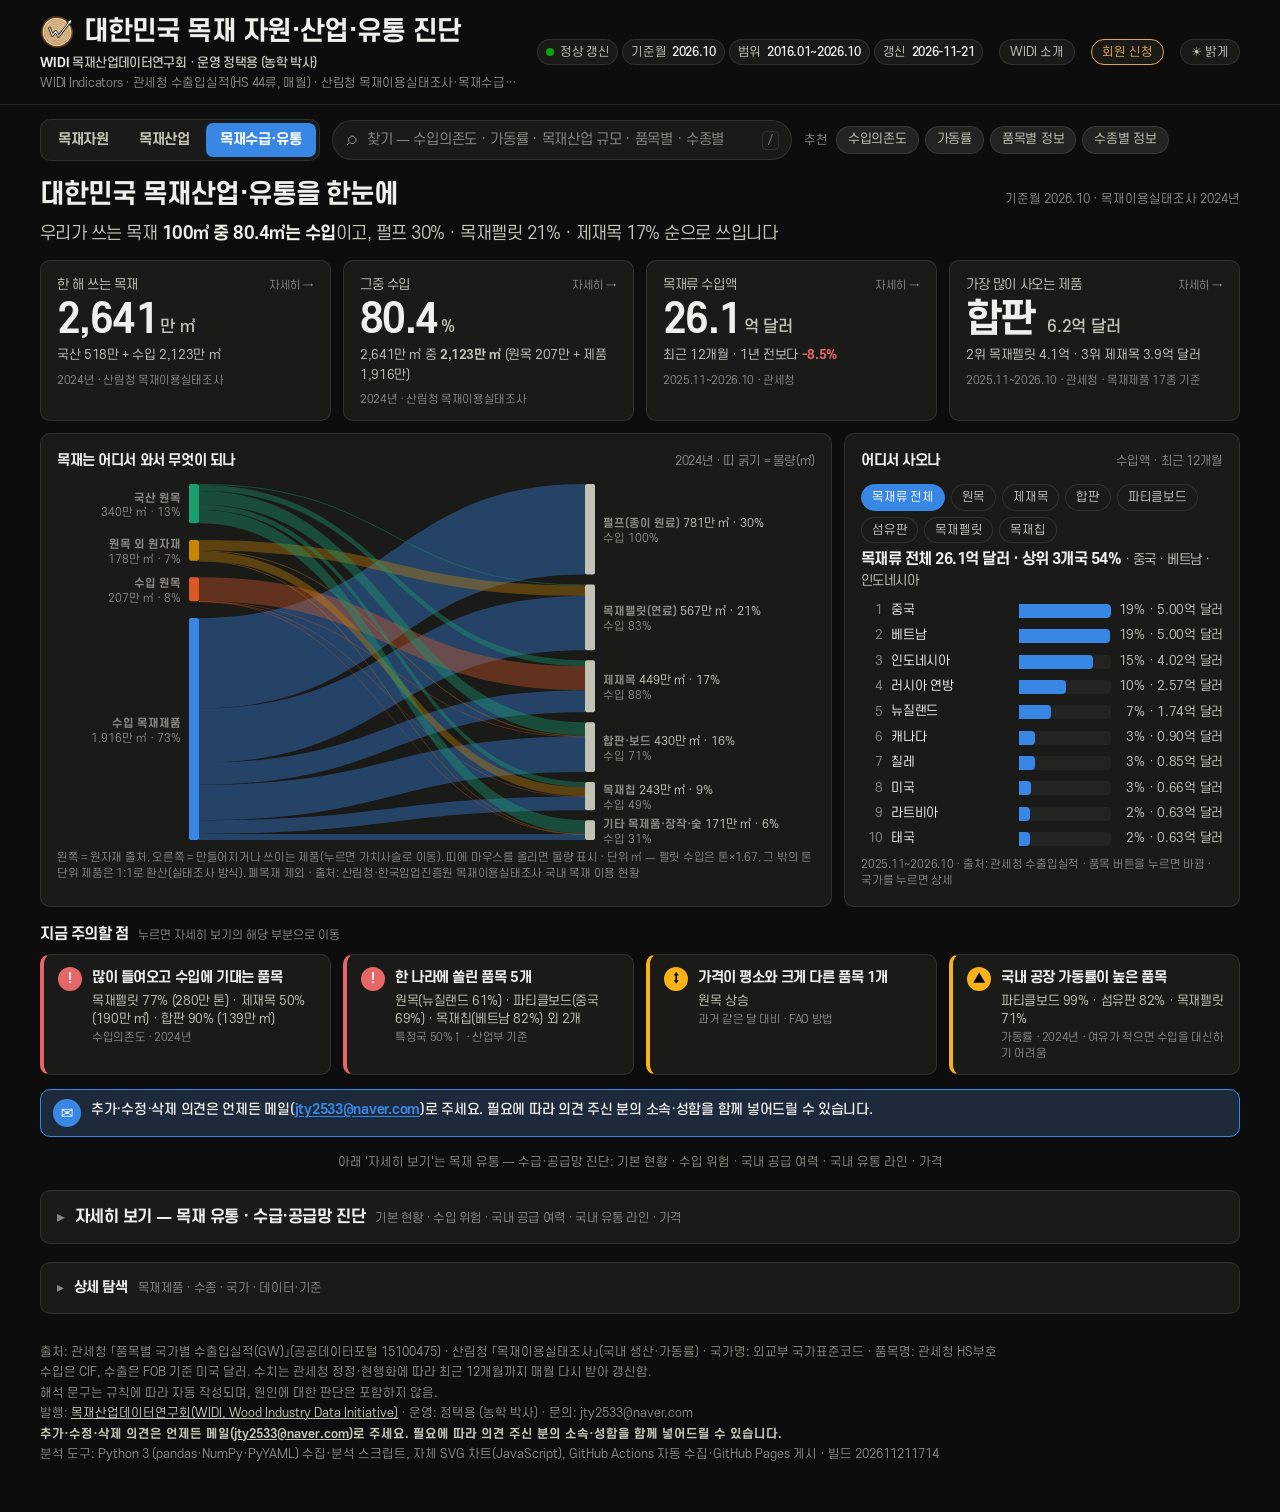
==== docs/index.html @ 8e894875 "데이터 갱신 (2026-11-21 backfill)" ====
<!doctype html>
<html lang="ko">
<head>
<meta charset="utf-8">
<meta name="author" content="목재산업데이터연구회(WIDI) · 정택용">
<meta name="viewport" content="width=device-width, initial-scale=1">
<title>대한민국 목재 자원·산업·유통 진단</title>
<meta name="description" content="우리나라 목재가 어디서 오는지, 막히면 국내에서 메울 수 있는지를 관세청 수출입실적과 산림청 목재이용실태조사로 매월 진단함.">
<meta property="og:title" content="대한민국 목재 자원·산업·유통 진단">
<meta property="og:description" content="원목·제재목·합판·목재펠릿·CLT 등 목재류 수출입을 품목·국가·수종별로 분석 (기준월 2026-10)">
<link rel="icon" href="data:image/svg+xml,<svg xmlns='http://www.w3.org/2000/svg' viewBox='0 0 32 32'><rect width='32' height='32' rx='7' fill='%232a78d6'/><path d='M16 6l7 10h-4l5 8H8l5-8H9z' fill='white'/></svg>">
<link rel="manifest" href="app.webmanifest"><meta name="theme-color" content="#141917">
<link rel="apple-touch-icon" href="assets/widi-icon-180.png"><meta name="apple-mobile-web-app-title" content="WIDI"><meta name="apple-mobile-web-app-capable" content="yes">
<link rel="stylesheet" href="assets/style.css?v=202611211714">
<link rel="stylesheet" href="assets/mobile.css?v=202611211714">
<script>window.BUILD_ID = "202611211714";</script>
<script>(function(){var t="dark";try{t=localStorage.getItem("widi-theme")||"dark";}catch(e){}document.documentElement.setAttribute("data-theme",t==="light"?"light":"dark");})();</script>
</head>
<body>
<header class="top">
  <div class="top-inner">
    <div class="brand">
      <div class="title-row"><svg width="34" height="34" class="widi-logo" viewBox="0 0 120 120" role="img" aria-label="WIDI 목재산업데이터연구회 로고"><defs><mask id="widi-mask" maskUnits="userSpaceOnUse" x="-10" y="-10" width="140" height="140"><rect x="-10" y="-10" width="140" height="140" fill="#fff"/><polyline points="34.00,46.00 44.00,72.00 55.50,58.00 66.00,75.00 104.99,24.62" fill="none" stroke="#000" stroke-width="9.5" stroke-linejoin="round" stroke-linecap="round"/><path d="M110.50,17.50 L106.22,33.16 L103.89,26.04 L96.42,25.57Z" fill="#000" stroke="#000" stroke-width="5.3" stroke-linejoin="round"/></mask></defs><g mask="url(#widi-mask)"><path d="M116.61,60.00 C116.80,63.27 116.70,66.65 116.24,69.92 C115.77,73.18 114.96,76.49 113.84,79.60 C112.71,82.71 111.22,85.76 109.49,88.57 C107.77,91.39 105.71,94.07 103.50,96.50 C101.29,98.94 98.81,101.18 96.24,103.18 C93.66,105.19 90.88,106.99 88.02,108.54 C85.17,110.09 82.16,111.42 79.10,112.48 C76.04,113.53 72.86,114.35 69.67,114.87 C66.49,115.39 63.22,115.63 60.00,115.58 C56.78,115.53 53.53,115.18 50.38,114.58 C47.22,113.97 44.09,113.07 41.09,111.96 C38.08,110.85 35.14,109.47 32.35,107.89 C29.56,106.31 26.86,104.50 24.35,102.49 C21.84,100.48 19.44,98.25 17.30,95.83 C15.15,93.42 13.17,90.78 11.50,88.00 C9.82,85.23 8.37,82.24 7.25,79.20 C6.13,76.16 5.29,72.94 4.75,69.74 C4.21,66.54 3.99,63.24 4.01,60.00 C4.04,56.76 4.36,53.48 4.91,50.29 C5.45,47.09 6.26,43.90 7.30,40.82 C8.35,37.74 9.63,34.69 11.17,31.81 C12.72,28.93 14.51,26.11 16.55,23.54 C18.59,20.97 20.91,18.53 23.41,16.40 C25.91,14.26 28.69,12.34 31.56,10.74 C34.43,9.14 37.53,7.82 40.64,6.81 C43.75,5.79 47.01,5.09 50.24,4.65 C53.47,4.21 56.77,4.07 60.00,4.18 C63.23,4.29 66.49,4.67 69.64,5.31 C72.80,5.95 75.93,6.85 78.93,8.00 C81.92,9.15 84.85,10.58 87.59,12.22 C90.33,13.86 92.95,15.77 95.37,17.84 C97.79,19.92 100.05,22.23 102.10,24.67 C104.16,27.11 106.03,29.74 107.69,32.47 C109.35,35.20 110.83,38.08 112.07,41.05 C113.31,44.02 114.37,47.12 115.13,50.28 C115.89,53.44 116.43,56.73 116.61,60.00Z" fill="#5A3A20"/><path d="M111.09,60.00 C111.17,62.95 110.96,65.98 110.45,68.90 C109.94,71.81 109.10,74.73 108.02,77.48 C106.94,80.23 105.54,82.90 103.97,85.39 C102.40,87.87 100.55,90.22 98.59,92.38 C96.62,94.54 94.44,96.54 92.17,98.34 C89.90,100.14 87.46,101.78 84.94,103.20 C82.42,104.61 79.76,105.85 77.05,106.84 C74.33,107.82 71.50,108.60 68.66,109.11 C65.82,109.61 62.88,109.86 60.00,109.85 C57.12,109.84 54.19,109.56 51.35,109.05 C48.51,108.53 45.69,107.75 42.98,106.76 C40.27,105.78 37.61,104.55 35.10,103.13 C32.59,101.71 30.15,100.07 27.90,98.25 C25.65,96.43 23.51,94.40 21.61,92.22 C19.70,90.03 17.95,87.64 16.47,85.13 C14.98,82.63 13.71,79.94 12.71,77.21 C11.71,74.48 10.97,71.60 10.47,68.73 C9.98,65.86 9.75,62.91 9.74,60.00 C9.74,57.09 9.98,54.14 10.45,51.26 C10.91,48.38 11.61,45.50 12.54,42.73 C13.48,39.95 14.64,37.20 16.05,34.62 C17.45,32.05 19.11,29.53 20.98,27.26 C22.85,24.99 24.99,22.85 27.26,20.99 C29.54,19.13 32.06,17.47 34.65,16.09 C37.24,14.72 40.01,13.60 42.79,12.72 C45.57,11.85 48.47,11.24 51.33,10.85 C54.20,10.47 57.12,10.33 60.00,10.40 C62.88,10.48 65.77,10.78 68.59,11.30 C71.40,11.83 74.21,12.58 76.90,13.56 C79.60,14.53 82.24,15.74 84.74,17.16 C87.23,18.57 89.63,20.22 91.86,22.04 C94.08,23.85 96.17,25.89 98.08,28.05 C99.98,30.22 101.73,32.57 103.26,35.02 C104.80,37.48 106.17,40.10 107.29,42.79 C108.40,45.48 109.34,48.32 109.97,51.19 C110.60,54.06 111.01,57.05 111.09,60.00Z" fill="#E8CFA6"/><path d="M60.65,64.09 C60.68,64.44 60.66,64.82 60.57,65.16 C60.49,65.50 60.33,65.84 60.14,66.14 C59.96,66.43 59.72,66.70 59.47,66.94 C59.23,67.18 58.95,67.39 58.68,67.57 C58.40,67.76 58.11,67.93 57.82,68.06 C57.52,68.20 57.20,68.32 56.89,68.39 C56.57,68.46 56.23,68.50 55.91,68.50 C55.58,68.50 55.25,68.45 54.93,68.37 C54.61,68.29 54.30,68.18 54.00,68.04 C53.71,67.91 53.42,67.74 53.15,67.55 C52.88,67.36 52.62,67.14 52.40,66.89 C52.18,66.64 51.98,66.36 51.82,66.06 C51.67,65.76 51.56,65.43 51.49,65.10 C51.42,64.78 51.39,64.43 51.39,64.09 C51.39,63.76 51.42,63.42 51.47,63.08 C51.53,62.75 51.61,62.41 51.74,62.09 C51.86,61.77 52.02,61.44 52.23,61.16 C52.44,60.89 52.70,60.62 52.98,60.42 C53.26,60.22 53.59,60.06 53.91,59.95 C54.23,59.84 54.58,59.79 54.92,59.76 C55.25,59.73 55.58,59.74 55.91,59.76 C56.23,59.79 56.55,59.84 56.86,59.92 C57.17,60.00 57.48,60.10 57.77,60.23 C58.06,60.36 58.34,60.53 58.60,60.72 C58.86,60.91 59.10,61.13 59.32,61.37 C59.54,61.61 59.75,61.87 59.93,62.15 C60.11,62.44 60.29,62.74 60.41,63.07 C60.53,63.39 60.63,63.75 60.65,64.09Z" fill="none" stroke="#A8713A" stroke-width="1.10" stroke-opacity="1.0"/><path d="M65.71,63.69 C65.74,64.38 65.66,65.12 65.49,65.79 C65.32,66.46 65.01,67.12 64.66,67.71 C64.31,68.30 63.85,68.84 63.38,69.33 C62.91,69.82 62.39,70.25 61.85,70.64 C61.31,71.02 60.74,71.37 60.14,71.65 C59.55,71.93 58.92,72.17 58.28,72.32 C57.64,72.47 56.97,72.55 56.31,72.55 C55.65,72.55 54.98,72.46 54.34,72.31 C53.70,72.16 53.07,71.92 52.48,71.65 C51.88,71.37 51.30,71.03 50.77,70.64 C50.24,70.25 49.72,69.80 49.29,69.29 C48.85,68.79 48.46,68.21 48.16,67.62 C47.86,67.02 47.63,66.36 47.49,65.70 C47.34,65.05 47.28,64.36 47.27,63.69 C47.26,63.02 47.32,62.33 47.45,61.67 C47.57,61.00 47.75,60.32 48.01,59.69 C48.27,59.06 48.61,58.43 49.03,57.88 C49.45,57.34 49.97,56.83 50.52,56.43 C51.08,56.03 51.73,55.72 52.36,55.49 C53.00,55.26 53.68,55.13 54.34,55.04 C54.99,54.96 55.66,54.95 56.31,54.99 C56.96,55.02 57.61,55.11 58.24,55.25 C58.86,55.40 59.49,55.60 60.08,55.86 C60.67,56.13 61.24,56.46 61.77,56.85 C62.29,57.23 62.79,57.68 63.23,58.17 C63.67,58.66 64.09,59.20 64.43,59.78 C64.78,60.36 65.09,60.99 65.30,61.64 C65.52,62.29 65.67,63.00 65.71,63.69Z" fill="none" stroke="#A8713A" stroke-width="1.50" stroke-opacity="1.0"/><path d="M69.59,63.38 C69.65,64.33 69.57,65.35 69.35,66.28 C69.12,67.21 68.72,68.14 68.25,68.97 C67.78,69.80 67.15,70.57 66.51,71.25 C65.86,71.94 65.12,72.54 64.36,73.08 C63.61,73.62 62.80,74.09 61.97,74.48 C61.14,74.86 60.26,75.18 59.37,75.38 C58.48,75.59 57.54,75.69 56.62,75.69 C55.71,75.68 54.78,75.55 53.89,75.34 C53.01,75.13 52.13,74.82 51.30,74.43 C50.47,74.04 49.67,73.57 48.93,73.02 C48.19,72.48 47.48,71.85 46.88,71.15 C46.27,70.45 45.73,69.65 45.31,68.82 C44.90,67.99 44.59,67.08 44.39,66.17 C44.18,65.26 44.10,64.31 44.10,63.38 C44.09,62.44 44.19,61.50 44.36,60.58 C44.54,59.66 44.79,58.72 45.16,57.85 C45.52,56.98 45.98,56.10 46.56,55.34 C47.13,54.59 47.83,53.87 48.59,53.30 C49.35,52.73 50.24,52.27 51.12,51.94 C51.99,51.60 52.94,51.39 53.86,51.27 C54.78,51.14 55.72,51.13 56.62,51.18 C57.53,51.23 58.44,51.37 59.32,51.58 C60.19,51.80 61.06,52.09 61.87,52.48 C62.69,52.86 63.48,53.34 64.19,53.88 C64.91,54.43 65.59,55.06 66.19,55.75 C66.80,56.43 67.35,57.18 67.82,57.98 C68.29,58.78 68.72,59.65 69.02,60.55 C69.31,61.45 69.54,62.42 69.59,63.38Z" fill="none" stroke="#A8713A" stroke-width="1.20" stroke-opacity="1.0"/><path d="M75.15,62.92 C75.23,64.26 75.14,65.67 74.84,66.98 C74.54,68.29 74.00,69.60 73.35,70.76 C72.70,71.93 71.84,73.01 70.94,73.98 C70.04,74.95 69.00,75.80 67.94,76.55 C66.88,77.31 65.75,77.97 64.58,78.51 C63.41,79.04 62.17,79.49 60.92,79.76 C59.67,80.04 58.35,80.19 57.08,80.18 C55.80,80.17 54.49,79.99 53.25,79.69 C52.01,79.40 50.78,78.95 49.62,78.41 C48.46,77.87 47.33,77.20 46.30,76.44 C45.27,75.67 44.27,74.79 43.43,73.80 C42.59,72.82 41.83,71.71 41.25,70.55 C40.67,69.39 40.23,68.10 39.95,66.83 C39.67,65.56 39.55,64.23 39.55,62.92 C39.55,61.62 39.69,60.30 39.94,59.01 C40.19,57.73 40.55,56.43 41.07,55.22 C41.58,54.00 42.22,52.78 43.02,51.72 C43.82,50.65 44.79,49.65 45.85,48.84 C46.90,48.04 48.13,47.38 49.35,46.89 C50.58,46.40 51.91,46.10 53.19,45.91 C54.48,45.73 55.80,45.70 57.08,45.77 C58.35,45.84 59.63,46.03 60.86,46.34 C62.09,46.65 63.31,47.08 64.44,47.62 C65.58,48.17 66.68,48.85 67.68,49.63 C68.68,50.40 69.61,51.30 70.45,52.26 C71.29,53.22 72.05,54.28 72.70,55.40 C73.35,56.52 73.94,57.73 74.34,58.98 C74.75,60.24 75.07,61.59 75.15,62.92Z" fill="none" stroke="#A8713A" stroke-width="2.00" stroke-opacity="1.0"/><path d="M79.13,62.61 C79.19,64.21 79.04,65.90 78.65,67.46 C78.27,69.02 77.60,70.57 76.81,71.96 C76.02,73.35 74.99,74.63 73.92,75.79 C72.84,76.94 71.62,77.97 70.37,78.88 C69.11,79.79 67.77,80.61 66.37,81.26 C64.98,81.92 63.50,82.47 62.00,82.81 C60.50,83.16 58.93,83.35 57.39,83.34 C55.85,83.33 54.28,83.12 52.79,82.77 C51.29,82.42 49.81,81.88 48.42,81.23 C47.03,80.58 45.67,79.78 44.43,78.86 C43.20,77.93 42.01,76.86 41.00,75.68 C39.99,74.50 39.09,73.16 38.39,71.76 C37.70,70.36 37.17,68.83 36.83,67.30 C36.49,65.78 36.34,64.18 36.33,62.61 C36.32,61.04 36.47,59.45 36.77,57.90 C37.07,56.36 37.50,54.79 38.13,53.33 C38.75,51.87 39.54,50.41 40.51,49.15 C41.48,47.89 42.67,46.70 43.95,45.76 C45.23,44.81 46.71,44.05 48.18,43.48 C49.64,42.90 51.23,42.55 52.76,42.33 C54.30,42.11 55.86,42.06 57.39,42.14 C58.92,42.21 60.45,42.41 61.92,42.76 C63.40,43.11 64.86,43.60 66.24,44.23 C67.62,44.87 68.95,45.67 70.17,46.58 C71.39,47.50 72.53,48.57 73.55,49.72 C74.57,50.88 75.50,52.16 76.29,53.51 C77.07,54.87 77.77,56.33 78.24,57.85 C78.71,59.37 79.06,61.01 79.13,62.61Z" fill="none" stroke="#A8713A" stroke-width="1.30" stroke-opacity="1.0"/><path d="M82.50,62.34 C82.57,64.17 82.38,66.10 81.93,67.88 C81.48,69.66 80.72,71.43 79.82,73.01 C78.91,74.59 77.74,76.06 76.52,77.38 C75.30,78.70 73.91,79.88 72.48,80.92 C71.05,81.97 69.52,82.90 67.92,83.65 C66.33,84.41 64.64,85.04 62.93,85.44 C61.22,85.83 59.42,86.05 57.66,86.04 C55.90,86.04 54.11,85.80 52.40,85.40 C50.69,85.00 49.00,84.38 47.40,83.64 C45.81,82.89 44.26,81.97 42.85,80.92 C41.43,79.86 40.08,78.63 38.93,77.28 C37.78,75.93 36.74,74.39 35.95,72.80 C35.15,71.20 34.55,69.45 34.16,67.70 C33.77,65.96 33.59,64.13 33.58,62.34 C33.57,60.55 33.74,58.73 34.08,56.96 C34.42,55.19 34.92,53.40 35.64,51.73 C36.35,50.07 37.27,48.40 38.38,46.96 C39.49,45.53 40.86,44.18 42.32,43.10 C43.78,42.02 45.47,41.15 47.14,40.50 C48.82,39.85 50.62,39.45 52.38,39.19 C54.13,38.93 55.92,38.88 57.66,38.96 C59.40,39.03 61.15,39.26 62.84,39.65 C64.53,40.05 66.21,40.60 67.78,41.32 C69.36,42.04 70.89,42.95 72.29,44.00 C73.68,45.04 74.99,46.26 76.16,47.59 C77.33,48.91 78.40,50.37 79.29,51.92 C80.18,53.48 80.97,55.16 81.51,56.90 C82.04,58.63 82.42,60.51 82.50,62.34Z" fill="none" stroke="#A8713A" stroke-width="1.40" stroke-opacity="1.0"/><path d="M88.56,61.84 C88.68,64.09 88.51,66.46 88.00,68.66 C87.49,70.85 86.59,73.05 85.50,75.02 C84.42,76.98 82.98,78.81 81.48,80.44 C79.97,82.08 78.25,83.53 76.47,84.81 C74.69,86.09 72.78,87.21 70.81,88.12 C68.84,89.03 66.75,89.78 64.64,90.26 C62.53,90.73 60.31,90.98 58.16,90.96 C56.00,90.95 53.79,90.65 51.69,90.16 C49.59,89.66 47.52,88.91 45.56,87.99 C43.61,87.07 41.70,85.95 39.97,84.65 C38.23,83.35 36.56,81.85 35.15,80.19 C33.73,78.53 32.46,76.65 31.48,74.69 C30.50,72.73 29.77,70.57 29.29,68.43 C28.81,66.29 28.62,64.04 28.61,61.85 C28.61,59.65 28.84,57.42 29.27,55.25 C29.70,53.09 30.31,50.90 31.19,48.86 C32.06,46.81 33.16,44.77 34.51,42.99 C35.85,41.20 37.50,39.52 39.27,38.17 C41.05,36.81 43.11,35.70 45.16,34.87 C47.22,34.04 49.45,33.52 51.61,33.19 C53.78,32.86 56.00,32.80 58.15,32.91 C60.31,33.02 62.47,33.33 64.55,33.84 C66.62,34.36 68.68,35.07 70.60,35.99 C72.53,36.91 74.39,38.06 76.08,39.37 C77.77,40.67 79.35,42.19 80.76,43.82 C82.17,45.45 83.46,47.24 84.54,49.14 C85.63,51.04 86.60,53.08 87.27,55.20 C87.94,57.32 88.44,59.60 88.56,61.84Z" fill="none" stroke="#A8713A" stroke-width="2.20" stroke-opacity="1.0"/><path d="M93.59,61.44 C93.73,64.02 93.52,66.76 92.93,69.29 C92.34,71.81 91.31,74.35 90.06,76.61 C88.81,78.87 87.16,80.98 85.43,82.87 C83.69,84.75 81.71,86.42 79.66,87.90 C77.62,89.38 75.42,90.68 73.15,91.73 C70.87,92.78 68.47,93.64 66.03,94.19 C63.60,94.74 61.05,95.03 58.56,95.01 C56.07,94.99 53.53,94.65 51.11,94.08 C48.69,93.51 46.30,92.64 44.04,91.58 C41.79,90.53 39.59,89.23 37.59,87.73 C35.59,86.23 33.67,84.50 32.04,82.59 C30.41,80.67 28.94,78.50 27.82,76.24 C26.69,73.99 25.85,71.50 25.29,69.03 C24.74,66.57 24.52,63.97 24.51,61.44 C24.51,58.91 24.77,56.33 25.26,53.84 C25.76,51.35 26.47,48.83 27.48,46.47 C28.49,44.12 29.76,41.76 31.31,39.71 C32.87,37.66 34.76,35.72 36.81,34.16 C38.85,32.61 41.23,31.32 43.60,30.37 C45.96,29.41 48.53,28.80 51.02,28.42 C53.52,28.04 56.08,27.97 58.56,28.09 C61.04,28.21 63.54,28.57 65.93,29.16 C68.32,29.75 70.70,30.57 72.92,31.63 C75.13,32.69 77.28,34.01 79.23,35.52 C81.19,37.02 83.01,38.77 84.63,40.65 C86.26,42.53 87.74,44.60 88.99,46.79 C90.24,48.98 91.35,51.34 92.12,53.78 C92.89,56.22 93.46,58.86 93.59,61.44Z" fill="none" stroke="#A8713A" stroke-width="1.50" stroke-opacity="1.0"/><path d="M97.05,61.17 C97.15,63.99 96.86,66.96 96.17,69.69 C95.49,72.43 94.32,75.15 92.94,77.59 C91.55,80.04 89.76,82.30 87.89,84.34 C86.01,86.38 83.89,88.21 81.68,89.83 C79.48,91.44 77.12,92.89 74.66,94.05 C72.21,95.21 69.60,96.19 66.96,96.80 C64.32,97.42 61.54,97.75 58.83,97.74 C56.12,97.73 53.35,97.36 50.71,96.75 C48.07,96.13 45.46,95.18 43.01,94.03 C40.55,92.88 38.16,91.46 35.98,89.82 C33.80,88.19 31.71,86.30 29.94,84.21 C28.17,82.12 26.58,79.75 25.36,77.29 C24.14,74.83 23.22,72.12 22.61,69.44 C22.00,66.75 21.73,63.93 21.71,61.17 C21.69,58.41 21.96,55.60 22.49,52.88 C23.02,50.15 23.80,47.40 24.91,44.83 C26.02,42.27 27.43,39.71 29.15,37.50 C30.87,35.29 32.96,33.21 35.21,31.55 C37.46,29.89 40.05,28.54 42.63,27.53 C45.21,26.52 47.98,25.88 50.68,25.47 C53.38,25.06 56.14,24.97 58.83,25.08 C61.52,25.19 64.22,25.53 66.83,26.14 C69.43,26.75 72.03,27.60 74.46,28.71 C76.89,29.83 79.26,31.24 81.41,32.85 C83.57,34.47 85.59,36.36 87.38,38.40 C89.18,40.44 90.82,42.71 92.18,45.11 C93.55,47.51 94.76,50.11 95.57,52.78 C96.38,55.46 96.95,58.35 97.05,61.17Z" fill="none" stroke="#A8713A" stroke-width="1.30" stroke-opacity="1.0"/><path d="M102.06,60.77 C102.19,63.92 101.88,67.25 101.13,70.33 C100.37,73.40 99.08,76.46 97.54,79.21 C96.00,81.96 93.99,84.51 91.89,86.80 C89.78,89.10 87.39,91.14 84.91,92.96 C82.43,94.77 79.77,96.38 77.01,97.67 C74.25,98.97 71.32,100.05 68.36,100.74 C65.40,101.42 62.27,101.78 59.23,101.77 C56.20,101.76 53.09,101.35 50.13,100.66 C47.17,99.96 44.24,98.91 41.49,97.61 C38.74,96.32 36.05,94.73 33.61,92.89 C31.17,91.06 28.83,88.94 26.84,86.60 C24.86,84.25 23.07,81.60 21.70,78.84 C20.33,76.08 19.30,73.05 18.62,70.04 C17.94,67.02 17.65,63.86 17.63,60.77 C17.61,57.67 17.92,54.52 18.52,51.47 C19.12,48.42 19.99,45.34 21.23,42.46 C22.47,39.59 24.05,36.72 25.96,34.23 C27.88,31.74 30.22,29.41 32.73,27.53 C35.24,25.65 38.14,24.12 41.04,22.97 C43.93,21.83 47.04,21.10 50.08,20.64 C53.11,20.18 56.21,20.07 59.23,20.20 C62.26,20.33 65.29,20.74 68.21,21.43 C71.13,22.12 74.05,23.09 76.77,24.36 C79.49,25.63 82.13,27.22 84.54,29.04 C86.94,30.85 89.20,32.98 91.20,35.27 C93.20,37.57 95.04,40.10 96.56,42.79 C98.09,45.47 99.44,48.38 100.36,51.38 C101.28,54.37 101.93,57.61 102.06,60.77Z" fill="none" stroke="#A8713A" stroke-width="2.00" stroke-opacity="1.0"/><path d="M105.84,60.45 C106.03,63.87 105.77,67.48 105.00,70.82 C104.24,74.17 102.89,77.53 101.25,80.53 C99.60,83.53 97.43,86.34 95.15,88.84 C92.86,91.33 90.23,93.56 87.52,95.52 C84.80,97.47 81.89,99.19 78.87,100.58 C75.86,101.96 72.67,103.10 69.45,103.82 C66.23,104.54 62.84,104.92 59.55,104.89 C56.26,104.86 52.89,104.41 49.69,103.66 C46.49,102.90 43.32,101.75 40.34,100.35 C37.35,98.95 34.45,97.23 31.80,95.24 C29.16,93.26 26.61,90.97 24.46,88.44 C22.30,85.90 20.36,83.03 18.87,80.04 C17.38,77.05 16.26,73.76 15.53,70.50 C14.80,67.23 14.50,63.80 14.50,60.45 C14.50,57.10 14.85,53.70 15.51,50.40 C16.18,47.10 17.13,43.78 18.46,40.66 C19.80,37.55 21.47,34.44 23.52,31.72 C25.58,29.00 28.07,26.43 30.77,24.36 C33.47,22.29 36.60,20.58 39.73,19.30 C42.86,18.02 46.26,17.20 49.56,16.69 C52.86,16.17 56.26,16.07 59.55,16.23 C62.84,16.39 66.15,16.87 69.32,17.66 C72.49,18.45 75.63,19.55 78.57,20.96 C81.50,22.37 84.34,24.14 86.91,26.14 C89.49,28.13 91.89,30.46 94.03,32.95 C96.17,35.44 98.12,38.19 99.76,41.08 C101.40,43.98 102.87,47.10 103.88,50.33 C104.90,53.56 105.65,57.03 105.84,60.45Z" fill="none" stroke="#A8713A" stroke-width="1.40" stroke-opacity="1.0"/><circle cx="55.5" cy="64.5" r="2.2" fill="#5A3A20"/></g><polyline points="34.00,46.00 44.00,72.00 55.50,58.00 66.00,75.00 104.99,24.62" fill="none" stroke="currentColor" stroke-width="4.2" stroke-linejoin="round" stroke-linecap="round"/><path d="M110.50,17.50 L106.22,33.16 L103.89,26.04 L96.42,25.57Z" fill="currentColor"/><circle cx="66" cy="75" r="3.4" fill="#C9822E"/></svg><h1 class="one-line">대한민국 목재 자원·산업·유통 진단</h1><span class="owner-top"><b>WIDI</b> 목재산업데이터연구회 · 운영 정택용 (농학 박사)</span></div>
      <div class="sub one-line">WIDI Indicators · 관세청 수출입실적(HS 44류, 매월) · 산림청 목재이용실태조사·목재수급통계(매년)</div>
    </div>
    <div class="meta-chips" id="chips"></div>
    <a class="theme-btn" href="about.html" style="text-decoration:none">WIDI 소개</a>
    <a class="theme-btn" href="join.html" style="text-decoration:none;border-color:#E3A456;color:#E3A456">회원 신청</a>
    <button type="button" class="theme-btn" id="theme-btn" aria-label="화면 밝기 바꾸기"></button>
  </div>
</header>
<div class="wrap">
  <div class="m-note"><b>데스크톱(PC)</b>으로 보면 모든 표·그래프를 한눈에 볼 수 있음</div>
  <div class="search" id="search" role="search">
    <nav class="sheets" id="sheets" aria-label="화면 선택"><button type="button" data-sheet="res">목재자원</button><button type="button" data-sheet="ind">목재산업</button><button type="button" data-sheet="main">목재수급·유통</button></nav>
    <div class="sr-box"><span class="sr-ic" aria-hidden="true">⌕</span><input id="sr-q" type="search" placeholder="찾기 — 수입의존도 · 가동률 · 목재산업 규모 · 품목별 · 수종별" autocomplete="off" aria-label="페이지 안에서 찾기"><kbd>/</kbd>
      <div class="sr-res" id="sr-res" hidden></div></div>
    <div class="sr-sug" id="sr-sug"><span class="sr-sug-l">추천</span></div>
  </div>
  <div id="banner"></div>
  <main id="main">
    <section class="res-sheet" id="res-sheet"></section>
    <section class="ind-sheet" id="ind-sheet"></section>
    <section class="glance" id="glance" hidden></section>
    <section class="intro" id="intro">
      <p class="intro-lead" id="intro-lead"><span class="one-line">국내 목재 이용량의 대부분은 수입재입니다</span><span class="one-line">본 페이지는 목재 수입의 <b>특정국 의존도</b>와 <b>국내 대체 생산 여력</b>을 공인 기준에 따라 매월 진단합니다</span></p>
      <div class="intro-grid">
        <div><span class="ik">진단 항목</span>수입 의존도·특정국 의존(수입 위험) · 국내 공급 여력(생산·가동률) · 국내 유통 라인 · 수입가격 이상을 진단합니다.</div>
        <div><span class="ik">판정 기준</span>산업부(2023) 공급망 기준·OECD·FAO 등 공인 레퍼런스에 근거한 규칙으로만 판정하며, 원인은 ‘추정’으로 구분합니다.</div>
        <div><span class="ik">활용</span>수급 정책 점검, 연구계획서·기술수요조사 근거, 강의 사례로 활용할 수 있으며, 판정 기준과 출처를 모두 밝힙니다.</div>
      </div>
      <div class="intro-legend"><span class="ktag raw">원자료</span> 공표 통계 수치를 그대로 보여줌 <span class="ktag ana">분석</span> 공표 통계로 본 페이지가 계산한 비율·지수·환산·판정</div>
    </section>
    <div class="sec-title"><h2>판정 요약</h2><span class="hint" id="v-hint">기준과 출처는 각 카드 아래</span></div>
    <section id="verdicts" class="verdicts" style="margin-top:0"><div class="loading" style="grid-column:1/-1">불러오는 중…</div></section>

    <div class="sec-title" id="sec-basic"><h2>기본 현황</h2><span class="hint">한 해 쓰는 목재 · 제품별 자급률 · 수입·수출 추이 · 품목별 수입액</span></div>
    <section class="grid g-2" id="a-basic" style="margin-top:0"></section>

    <div class="sec-title" id="sec-risk"><h2>수입 위험</h2><span class="hint">얼마나 기대나(수입의존도) · 누구에게 기대나(특정국 의존·HHI)</span></div>
    <section class="grid g-2" id="a-risk" style="margin-top:0"></section>

    <div class="sec-title" id="sec-domestic"><h2>국내 공급 여력</h2><span class="hint">생산·가동률 · 막히면 메울 수 있나 (목재이용실태조사)</span></div>
    <section class="grid g-2" id="a-domestic" style="margin-top:0"></section>

    <div class="sec-title" id="sec-dist"><h2>국내 유통 라인</h2><span class="hint">원자재 출처 → 제품 · 국내 생산 vs 수입·유통 (목재이용실태조사)</span></div>
    <section class="grid g-2" id="a-dist" style="margin-top:0"></section>

    <div class="sec-title" id="sec-price"><h2>가격</h2><span class="hint">이상 판정 · 공급국별 가격대 · 수입 단가 지수 · 국산·수입 가격 수준</span><span class="seg" id="pu-seg" title="목재제품 단가 단위"><button type="button" data-pu="m3">㎥ 환산</button><button type="button" data-pu="t">톤 액면</button></span></div>
    <section class="grid g-2" id="a-price" style="margin-top:0"></section>


    <details class="fold" id="explore">
      <summary>상세 탐색 <span class="hint">목재제품 · 수종 · 국가 · 데이터·기준</span></summary>
      <div class="fold-body">
        <nav class="tabs" role="tablist">
          <button class="tab" role="tab" data-tab="product">목재제품</button>
          <button class="tab" role="tab" data-tab="species">수종</button>
          <button class="tab" role="tab" data-tab="country">국가</button>
          <button class="tab" role="tab" data-tab="data">데이터·기준</button>
        </nav>
        <div class="controls" id="controls"></div>
        <div id="panel"></div>
      </div>
    </details>

  </main>
  <footer>
    출처: 관세청 「품목별 국가별 수출입실적(GW)」(공공데이터포털 15100475) · 산림청 「목재이용실태조사」(국내 생산·가동률) · 국가명: 외교부 국가표준코드 · 품목명: 관세청 HS부호<br>
    수입은 CIF, 수출은 FOB 기준 미국 달러. 수치는 관세청 정정·현행화에 따라 최근 12개월까지 매월 다시 받아 갱신함.<br>
    해석 문구는 규칙에 따라 자동 작성되며, 원인에 대한 판단은 포함하지 않음.<br>
    발행: <a href="about.html">목재산업데이터연구회(WIDI, Wood Industry Data Initiative)</a> · 운영: 정택용 (농학 박사) · 문의: jty2533@naver.com<br>
    <span class="feedback-f">추가·수정·삭제 의견은 언제든 메일(<a href="mailto:jty2533@naver.com">jty2533@naver.com</a>)로 주세요. 필요에 따라 의견 주신 분의 소속·성함을 함께 넣어드릴 수 있습니다.</span><br>
    분석 도구: Python 3 (pandas·NumPy·PyYAML) 수집·분석 스크립트, 자체 SVG 차트(JavaScript), GitHub Actions 자동 수집·GitHub Pages 게시 · 빌드 202611211714
  </footer>
</div>
<script src="assets/charts.js?v=202611211714"></script>
<script src="assets/app.js?v=202611211714"></script>
<script src="assets/insight-links.js?v=202611211714"></script>
<script src="assets/pwa.js?v=202611211714"></script>
<script src="assets/mobile.js?v=202611211714"></script>
</body>
</html>
---- docs/assets/style.css ----
/* 대한민국 목재 수급·공급망 진단 — 스타일 */
@font-face { font-family: "SCDream"; font-weight: 300; font-display: swap;
  src: url("../fonts/S-CoreDream-3Light.woff") format("woff"),
       url("https://cdn.jsdelivr.net/gh/projectnoonnu/noonfonts_six@1.2/S-CoreDream-3Light.woff") format("woff"); }
@font-face { font-family: "SCDream"; font-weight: 400; font-display: swap;
  src: url("../fonts/S-CoreDream-4Regular.woff") format("woff"),
       url("https://cdn.jsdelivr.net/gh/projectnoonnu/noonfonts_six@1.2/S-CoreDream-4Regular.woff") format("woff"); }
@font-face { font-family: "SCDream"; font-weight: 500; font-display: swap;
  src: url("../fonts/S-CoreDream-5Medium.woff") format("woff"),
       url("https://cdn.jsdelivr.net/gh/projectnoonnu/noonfonts_six@1.2/S-CoreDream-5Medium.woff") format("woff"); }
@font-face { font-family: "SCDream"; font-weight: 700; font-display: swap;
  src: url("../fonts/S-CoreDream-6Bold.woff") format("woff"),
       url("https://cdn.jsdelivr.net/gh/projectnoonnu/noonfonts_six@1.2/S-CoreDream-6Bold.woff") format("woff"); }

:root {
  color-scheme: light;
  --page: #f9f9f7;
  --surface: #fcfcfb;
  --surface-2: #f2f1ed;
  --ink: #0b0b0b;
  --ink-2: #52514e;
  --muted: #898781;
  --grid: #e1e0d9;
  --axis: #c3c2b7;
  --border: rgba(11, 11, 11, 0.10);
  --accent: #2a78d6;
  --accent-soft: #e6effb;
  --up: #006300;
  --down: #b42f2f;
  --warn: #fab219;
  --s1: #2a78d6; --s2: #eb6834; --s3: #1baf7a; --s4: #eda100;
  --s5: #e87ba4; --s6: #008300; --s7: #6250d6; --s8: #e34948;
  --other: #b9b8b0;
  --radius: 10px;
  --font: "SCDream", "Pretendard", "Apple SD Gothic Neo", "Malgun Gothic", system-ui, sans-serif;
}
@media (prefers-color-scheme: dark) {
  :root:not([data-theme="light"]) {
    color-scheme: dark;
    --page: #0d0d0d; --surface: #1a1a19; --surface-2: #232321;
    --ink: #f0efec; --ink-2: #c3c2b7; --muted: #898781;
    --grid: #2c2c2a; --axis: #383835; --border: rgba(255,255,255,0.10);
    --accent: #3987e5; --accent-soft: #1d2a3b; --up: #0ca30c; --down: #e66767;
    --s1: #3987e5; --s2: #d95926; --s3: #199e70; --s4: #c98500;
    --s5: #d55181; --s6: #008300; --s7: #9085e9; --s8: #e66767; --other: #5c5b56;
  }
}
:root[data-theme="dark"] {
  color-scheme: dark;
  --page: #0d0d0d; --surface: #1a1a19; --surface-2: #232321;
  --ink: #f0efec; --ink-2: #c3c2b7; --muted: #898781;
  --grid: #2c2c2a; --axis: #383835; --border: rgba(255,255,255,0.10);
  --accent: #3987e5; --accent-soft: #1d2a3b; --up: #0ca30c; --down: #e66767;
  --s1: #3987e5; --s2: #d95926; --s3: #199e70; --s4: #c98500;
  --s5: #d55181; --s6: #008300; --s7: #9085e9; --s8: #e66767; --other: #5c5b56;
}

* { box-sizing: border-box; }
html { -webkit-text-size-adjust: 100%; }
body { margin: 0; background: var(--page); color: var(--ink); font-family: var(--font);
  font-size: 14px; line-height: 1.55; font-weight: 400; }
.wrap { max-width: 1240px; margin: 0 auto; padding: 0 20px 48px; }
@media (max-width: 640px) { .wrap { padding: 0 16px 40px; } }

/* 한 줄 유지: 줄바꿈 대신 자간·크기를 줄인다 */
.one-line { white-space: nowrap; overflow: hidden; text-overflow: ellipsis; }
h1, h2, h3 { margin: 0; font-weight: 700; letter-spacing: -0.02em; }
h1 { font-size: clamp(18px, 4.2vw, 26px); letter-spacing: -0.035em; }
h2 { font-size: clamp(15px, 3.4vw, 18px); letter-spacing: -0.03em; }
h3 { font-size: 14px; letter-spacing: -0.03em; }
.num { font-variant-numeric: tabular-nums; }

/* 헤더 */
header.top { position: sticky; top: 0; z-index: 20; background: var(--page);
  border-bottom: 1px solid var(--border); }
.top-inner { max-width: 1240px; margin: 0 auto; padding: 12px 20px; display: flex; gap: 16px;
  align-items: center; justify-content: space-between; }
@media (max-width: 640px) { .top-inner { padding: 10px 16px; } }
.brand { min-width: 0; }
.brand .sub { color: var(--muted); font-size: 12px; letter-spacing: -0.02em; }
.meta-chips { display: flex; gap: 6px; flex-wrap: wrap; justify-content: flex-end; }
.chip { display: inline-flex; align-items: center; gap: 6px; padding: 3px 10px; border-radius: 999px;
  background: var(--surface); border: 1px solid var(--border); font-size: 12px; color: var(--ink-2);
  white-space: nowrap; letter-spacing: -0.02em; }
.chip b { color: var(--ink); font-weight: 500; }
.dot { width: 8px; height: 8px; border-radius: 50%; background: var(--up); flex: none; }
.dot.delayed { background: var(--warn); }
.dot.collecting { background: var(--accent); }
@media (max-width: 720px) { .top-inner { flex-direction: column; align-items: flex-start; gap: 6px; }
  .meta-chips { justify-content: flex-start; } }

.banner { margin: 14px 0 0; padding: 10px 14px; border-radius: var(--radius); font-size: 13px;
  border: 1px solid var(--border); background: var(--accent-soft); color: var(--ink); }
.banner.warn { background: color-mix(in srgb, var(--warn) 18%, var(--surface)); }

/* 카드·그리드 */
section { margin-top: 18px; }
.card { background: var(--surface); border: 1px solid var(--border); border-radius: var(--radius);
  padding: 16px; min-width: 0; }
.card-head { display: flex; align-items: baseline; justify-content: space-between; gap: 2px 10px;
  margin-bottom: 10px; min-width: 0; flex-wrap: wrap; }
.card-head h3 { flex: 0 1 auto; max-width: 100%; }
.card-head .hint { color: var(--muted); font-size: 12px; white-space: nowrap; letter-spacing: -0.03em; }
.grid { display: grid; gap: 12px; }
.g-2 { grid-template-columns: repeat(2, minmax(0, 1fr)); }
.g-3 { grid-template-columns: repeat(3, minmax(0, 1fr)); }
.g-4 { grid-template-columns: repeat(4, minmax(0, 1fr)); }
.g-5 { grid-template-columns: repeat(5, minmax(0, 1fr)); }
.span-2 { grid-column: span 2; }
@media (max-width: 980px) { .g-4, .g-5 { grid-template-columns: repeat(2, minmax(0, 1fr)); }
  .g-3 { grid-template-columns: repeat(2, minmax(0, 1fr)); } }
@media (max-width: 640px) { .g-2, .g-3 { grid-template-columns: minmax(0, 1fr); } .span-2 { grid-column: auto; } }

/* KPI */
.kpi { padding: 14px 16px; }
.kpi .label { color: var(--ink-2); font-size: 12px; letter-spacing: -0.03em; }
.kpi .value { font-size: clamp(18px, 2.6vw, 24px); font-weight: 700; letter-spacing: -0.03em; margin-top: 2px; }
.kpi .value small { font-size: 12px; font-weight: 400; color: var(--ink-2); margin-left: 2px; }
.kpi .delta { font-size: 12px; margin-top: 2px; color: var(--ink-2); }
.up { color: var(--up); } .down { color: var(--down); }

/* 요약 */
.summary { display: grid; grid-template-columns: minmax(0, 1.25fr) minmax(0, 1fr); gap: 12px; }
@media (max-width: 860px) { .summary { grid-template-columns: minmax(0, 1fr); } }
.summary ol { margin: 0; padding-left: 20px; }
.summary li { margin: 4px 0; letter-spacing: -0.02em; }
.alerts { list-style: none; padding: 0; margin: 0; max-height: 196px; overflow: auto; }
.summary li { font-size: 14.5px; }
.alerts li { display: flex; gap: 8px; align-items: flex-start; padding: 7px 0; border-top: 1px solid var(--grid);
  font-size: 13px; letter-spacing: -0.02em; }
.alerts li:first-child { border-top: 0; }
.tag { flex: none; font-size: 11px; padding: 1px 7px; border-radius: 4px; background: var(--surface-2);
  color: var(--ink-2); border: 1px solid var(--border); white-space: nowrap; }
.empty { color: var(--muted); font-size: 13px; padding: 8px 0; }

/* 탭·컨트롤 */
.tabs { display: flex; gap: 4px; overflow-x: auto; border-bottom: 1px solid var(--border);
  scrollbar-width: none; }
.tabs::-webkit-scrollbar { display: none; }
.tab { appearance: none; border: 0; background: none; font: inherit; color: var(--ink-2); padding: 10px 14px;
  cursor: pointer; border-bottom: 2px solid transparent; white-space: nowrap; font-weight: 500;
  letter-spacing: -0.02em; }
.tab[aria-selected="true"] { color: var(--ink); border-bottom-color: var(--accent); }
.controls { display: flex; gap: 10px; flex-wrap: wrap; align-items: center; margin: 12px 0; }
.seg { display: inline-flex; background: var(--surface); border: 1px solid var(--border); border-radius: 8px; padding: 2px; }
.seg button { appearance: none; border: 0; background: none; font: inherit; font-size: 12.5px; padding: 5px 11px;
  border-radius: 6px; color: var(--ink-2); cursor: pointer; white-space: nowrap; letter-spacing: -0.02em; }
.seg button[aria-pressed="true"] { background: var(--accent-soft); color: var(--ink); font-weight: 500; }
select { font: inherit; font-size: 12.5px; padding: 6px 28px 6px 10px; border-radius: 8px; border: 1px solid var(--border);
  background: var(--surface); color: var(--ink); max-width: 100%; }
.ctl-label { font-size: 12px; color: var(--muted); }

.pills { display: flex; gap: 6px; flex-wrap: wrap; margin-bottom: 12px; }
.pill { appearance: none; font: inherit; font-size: 12.5px; padding: 5px 12px; border-radius: 999px; cursor: pointer;
  border: 1px solid var(--border); background: var(--surface); color: var(--ink-2); white-space: nowrap; letter-spacing: -0.02em; }
.pill[aria-pressed="true"] { border-color: var(--accent); color: var(--ink); background: var(--accent-soft); font-weight: 500; }

/* 제품 카드 */
.pcards { display: grid; grid-template-columns: repeat(auto-fill, minmax(178px, 1fr)); gap: 10px; }
.pcard { appearance: none; text-align: left; font: inherit; color: inherit; cursor: pointer; padding: 12px;
  background: var(--surface); border: 1px solid var(--border); border-radius: var(--radius); min-width: 0; }
.pcard:hover { border-color: var(--axis); }
.pcard[aria-pressed="true"] { border-color: var(--accent); box-shadow: 0 0 0 1px var(--accent) inset; }
.pcard .pn { font-size: 11px; color: var(--muted); }
.pcard .pt { font-weight: 700; letter-spacing: -0.04em; }
.pcard .pv { font-size: 16px; font-weight: 700; margin-top: 4px; letter-spacing: -0.03em; }
.pcard .pd { font-size: 12px; color: var(--ink-2); }
.pcard svg { display: block; margin-top: 6px; }
.badge { font-size: 10.5px; padding: 1px 6px; border-radius: 4px; border: 1px solid var(--border);
  color: var(--ink-2); background: var(--surface-2); white-space: nowrap; }
.pcard.disabled { cursor: default; opacity: .75; }

/* 상세 */
.detail-head { display: flex; gap: 10px; align-items: baseline; flex-wrap: wrap; margin-bottom: 4px; }
.note { font-size: 12.5px; color: var(--ink-2); letter-spacing: -0.02em; }
.note.box { padding: 8px 12px; background: var(--surface-2); border-radius: 8px; margin: 8px 0 12px; }

/* 차트 */
.chart { position: relative; width: 100%; }
.chart svg { display: block; width: 100%; overflow: visible; }
.chart text { font-family: var(--font); fill: var(--muted); font-size: 11px; }
.legend { display: flex; flex-wrap: wrap; gap: 4px 12px; font-size: 12px; color: var(--ink-2); margin: 0 0 6px; }
.legend span { display: inline-flex; align-items: center; gap: 5px; white-space: nowrap; }
.legend i { width: 10px; height: 10px; border-radius: 2px; display: inline-block; }
.legend i.line { height: 2px; border-radius: 1px; width: 14px; }
.tip { position: absolute; pointer-events: none; z-index: 5; background: var(--surface); border: 1px solid var(--border);
  border-radius: 8px; padding: 8px 10px; font-size: 12px; box-shadow: 0 4px 16px rgba(0,0,0,.10); min-width: 140px;
  display: none; letter-spacing: -0.02em; }
.tip .tt { font-weight: 700; margin-bottom: 4px; color: var(--ink); }
.tip .tr { display: flex; justify-content: space-between; gap: 12px; color: var(--ink-2); white-space: nowrap; }
.tip .tr i { width: 8px; height: 8px; border-radius: 2px; display: inline-block; margin-right: 5px; }
.tip .tr b { color: var(--ink); font-weight: 500; font-variant-numeric: tabular-nums; }

/* 가로 막대 순위 */
/* 막대 목록: 줄마다 같은 열 폭 → 회색 막대 길이가 모두 같음 (값 열은 가장 긴 값에 맞춤) */
.hbars { display: grid; grid-template-columns: 22px minmax(70px, 120px) minmax(0, 1fr) auto; gap: 6px 8px; align-items: center;
  font-size: 12.5px; letter-spacing: -0.02em; }
.hb { display: contents; }
.hb-sep { grid-column: 1 / -1; position: relative; height: 0; border-top: 1px dashed var(--border); margin: 6px 0; }
.hb-sep span { position: absolute; left: 50%; top: -9px; transform: translateX(-50%); background: var(--surface); padding: 0 8px; font-size: 11px; color: var(--muted); white-space: nowrap; }
.hb-sep.click { cursor: pointer; border-top-color: var(--muted); }
.hb-sep.click:hover span { color: var(--accent); }
.mini-sel { font: inherit; font-size: 11.5px; color: var(--ink-2); background: var(--surface); border: 1px solid var(--border); border-radius: 999px; padding: 1px 6px; vertical-align: middle; }
.hb .rk { color: var(--muted); text-align: right; font-variant-numeric: tabular-nums; }
.hb .nm { white-space: nowrap; overflow: hidden; text-overflow: ellipsis; }
.hb .bar { height: 14px; background: var(--surface-2); border-radius: 0 4px 4px 0; overflow: hidden; }
.hb .bar i { display: block; height: 100%; background: var(--s1); border-radius: 0 4px 4px 0; }
.hb .vl { text-align: right; color: var(--ink-2); font-variant-numeric: tabular-nums; white-space: nowrap; }

/* 표 */
.tbl-wrap { overflow-x: auto; }
table { border-collapse: collapse; width: 100%; font-size: 12.5px; }
th, td { padding: 6px 8px; border-bottom: 1px solid var(--grid); text-align: right; white-space: nowrap;
  font-variant-numeric: tabular-nums; }
th { color: var(--ink-2); font-weight: 500; background: var(--surface); position: sticky; top: 0; }
td:first-child, th:first-child, td.l, th.l { text-align: left; }
tr.click { cursor: pointer; } tr.click:hover td { background: var(--surface-2); }

.downloads a { display: inline-flex; gap: 6px; align-items: center; margin: 0 8px 8px 0; padding: 7px 12px;
  border: 1px solid var(--border); border-radius: 8px; color: var(--ink); text-decoration: none; background: var(--surface);
  font-size: 13px; }
.downloads a:hover { border-color: var(--accent); }
footer { margin-top: 28px; color: var(--muted); font-size: 12px; line-height: 1.7; }
footer a { color: var(--ink-2); }
.hidden { display: none !important; }
.loading { padding: 60px 0; text-align: center; color: var(--muted); }

/* ── 한눈에 보기 (2026-10 개편) ───────────────────────── */
.sec-title { display: flex; align-items: baseline; gap: 10px; margin: 26px 0 10px; }
.sec-title h2 { font-size: clamp(16px, 3.6vw, 20px); }
.sec-title .hint { color: var(--muted); font-size: 12px; white-space: nowrap; }
.lead { font-size: 15px; font-weight: 700; letter-spacing: -0.035em; margin: -4px 0 10px; color: var(--ink);
  white-space: nowrap; overflow: hidden; text-overflow: ellipsis; }
.lead .sub { font-weight: 400; color: var(--ink-2); font-size: 13px; }
.lead .sub::before { content: "· "; }
.foot { font-size: 11px; color: var(--muted); margin-top: 8px; letter-spacing: -0.02em; white-space: nowrap;
  overflow: hidden; text-overflow: ellipsis; }

/* 물음표 설명 */
.q { appearance: none; border: 1px solid var(--axis); background: var(--surface); color: var(--ink-2); width: 16px; height: 16px;
  border-radius: 50%; font: 700 10px/14px var(--font); padding: 0; cursor: help; position: relative; vertical-align: 2px;
  margin-left: 4px; flex: none; }
.q:hover::after, .q:focus::after { content: attr(data-tip); position: absolute; z-index: 30; left: 50%; top: 22px;
  transform: translateX(-50%); width: min(280px, 80vw); white-space: normal; text-align: left; font: 400 12px/1.6 var(--font);
  letter-spacing: -0.02em; color: var(--ink); background: var(--surface); border: 1px solid var(--border); border-radius: 8px;
  padding: 9px 11px; box-shadow: 0 6px 20px rgba(0,0,0,.14); }
.card-head h3 { display: flex; align-items: center; min-width: 0; }

/* 눈여겨볼 3가지 */
.notables { display: grid; gap: 8px; }
.notable { appearance: none; text-align: left; font: inherit; color: inherit; cursor: pointer; display: grid;
  grid-template-columns: 26px minmax(0, 1fr); gap: 2px 10px; padding: 10px 12px; border: 1px solid var(--border);
  border-radius: 8px; background: var(--surface); }
.notable:hover { border-color: var(--accent); }
.notable .n { grid-row: span 2; font-size: 18px; font-weight: 700; color: var(--accent); line-height: 1.3; }
.notable .h { font-weight: 700; letter-spacing: -0.035em; white-space: nowrap; overflow: hidden; text-overflow: ellipsis; }
.notable .d { font-size: 12.5px; color: var(--ink-2); letter-spacing: -0.02em; white-space: nowrap; overflow: hidden; text-overflow: ellipsis; }
details.more { margin-top: 8px; font-size: 12.5px; }
details.more summary { cursor: pointer; color: var(--ink-2); }

/* 증감 막대 (가운데 0 기준) */
.dbars { display: grid; gap: 7px; }
.db { display: grid; grid-template-columns: minmax(84px, 118px) minmax(0, 1fr) 58px; gap: 8px; align-items: center;
  font-size: 12.5px; letter-spacing: -0.02em; }
.db .nm { white-space: nowrap; overflow: hidden; text-overflow: ellipsis; }
.db .track { position: relative; height: 14px; }
.db .track::before { content: ""; position: absolute; left: 50%; top: -3px; bottom: -3px; width: 1px; background: var(--axis); }
.db .track i { position: absolute; top: 0; height: 100%; }
.db .track i.pos { left: 50%; background: var(--s1); border-radius: 0 4px 4px 0; }
.db .track i.neg { right: 50%; background: var(--s8); border-radius: 4px 0 0 4px; }
.db .vl { text-align: right; font-variant-numeric: tabular-nums; }

/* 품목 순위 두 칸 */
.twin { display: grid; grid-template-columns: 1fr 1fr; gap: 14px; }
.twin h4 { margin: 0 0 6px; font-size: 12px; color: var(--ink-2); font-weight: 500; }
@media (max-width: 640px) { .twin { grid-template-columns: 1fr; } }
.twin .hbars { grid-template-columns: 18px minmax(60px, 92px) minmax(0, 1fr) auto; }

/* 의존도 등급 */
.grade { font-size: 11px; font-weight: 700; padding: 2px 8px; border-radius: 999px; white-space: nowrap; display: inline-block; }
.grade.hi { background: color-mix(in srgb, var(--s8) 16%, var(--surface)); color: var(--s8); border: 1px solid color-mix(in srgb, var(--s8) 40%, transparent); }
.grade.mid { background: color-mix(in srgb, var(--s4) 18%, var(--surface)); color: var(--ink); border: 1px solid color-mix(in srgb, var(--s4) 45%, transparent); }
.grade.lo { background: var(--accent-soft); color: var(--ink-2); border: 1px solid var(--border); }
.dep-split { display: grid; grid-template-columns: minmax(0, 1fr) minmax(0, 1.6fr); gap: 12px; }
@media (max-width: 860px) { .dep-split { grid-template-columns: minmax(0, 1fr); } }
.card-head h3.one-line, .kpi .label.one-line { overflow: visible; }
.q:hover::after, .q:focus::after { left: -6px; transform: none; }
.summary > .card { display: flex; flex-direction: column; }
.summary > .card ol { flex: 1; display: flex; flex-direction: column; justify-content: space-evenly; }
.summary li { line-height: 1.6; }
@media (max-width: 640px) {
  .lead { white-space: normal; }
  .lead .sub { display: block; white-space: nowrap; overflow: hidden; text-overflow: ellipsis; margin-top: 1px; }
  .lead .sub::before { content: ""; }
}

/* ── 판정 중심 개편 (2026-10-22) ───────────────────────── */
.verdicts { display: grid; grid-template-columns: repeat(4, minmax(0, 1fr)); gap: 12px; }
@media (max-width: 1100px) { .verdicts { grid-template-columns: repeat(2, minmax(0, 1fr)); } .verdicts .vcard:first-child:nth-last-child(odd) { grid-column: span 2; } }
@media (max-width: 560px) { .verdicts { grid-template-columns: minmax(0, 1fr); } .verdicts .vcard:first-child { grid-column: auto; } }
.vcard { background: var(--surface); border: 1px solid var(--border); border-radius: var(--radius); padding: 14px 16px;
  display: flex; flex-direction: column; gap: 6px; min-width: 0; border-top: 4px solid var(--axis); cursor: pointer; text-align: left; font: inherit; color: inherit; }
.vcard:hover { border-color: var(--accent); }
.vcard.hi { border-top-color: var(--s8); } .vcard.mid { border-top-color: var(--s4); } .vcard.lo { border-top-color: var(--s3); } .vcard.na { border-top-color: var(--axis); }
.vcard .vt { font-size: 12.5px; color: var(--ink-2); font-weight: 500; letter-spacing: -0.03em; display: flex; align-items: center; }
.vcard .vb { font-size: clamp(18px, 2.4vw, 22px); font-weight: 700; letter-spacing: -0.04em; white-space: nowrap; overflow: hidden; text-overflow: ellipsis; }
.vcard.hi .vb { color: var(--s8); }
.vcard .vx { font-size: 12.5px; color: var(--ink); letter-spacing: -0.03em; line-height: 1.55; flex: 1; }
.vcard .vr { font-size: 11px; color: var(--muted); letter-spacing: -0.02em; white-space: nowrap; overflow: hidden; text-overflow: ellipsis; }
.grade.ex { background: var(--surface-2); color: var(--muted); border: 1px solid var(--border); font-weight: 500; }
.grade.na { background: var(--surface-2); color: var(--muted); border: 1px dashed var(--axis); font-weight: 500; }
.rule { font-size: 11.5px; color: var(--ink-2); background: var(--surface-2); border-radius: 6px; padding: 6px 9px; margin-top: 8px; letter-spacing: -0.02em; line-height: 1.55; }
.dcmp { display: grid; gap: 7px; }
.dc { display: grid; grid-template-columns: minmax(84px, 118px) minmax(0, 1fr) 132px; gap: 8px; align-items: center; font-size: 12.5px; letter-spacing: -0.02em; }
.dc .nm { white-space: nowrap; overflow: hidden; text-overflow: ellipsis; }
.dc .track { position: relative; height: 14px; }
.dc .track::before { content: ""; position: absolute; left: 50%; top: -3px; bottom: -3px; width: 1px; background: var(--axis); }
.dc .track i { position: absolute; top: 0; height: 100%; border-right: 1px solid var(--surface); }
.dc .vl { text-align: right; font-variant-numeric: tabular-nums; white-space: nowrap; }
@media (max-width: 560px) { .dc { grid-template-columns: 76px minmax(0, 1fr) 104px; font-size: 11.5px; } }
details.fold { margin-top: 18px; background: var(--surface); border: 1px solid var(--border); border-radius: var(--radius); }
details.fold > summary { cursor: pointer; padding: 14px 16px; font-weight: 700; letter-spacing: -0.03em; list-style: none; display: flex; align-items: baseline; gap: 10px; }
details.fold > summary::-webkit-details-marker { display: none; }
details.fold > summary::before { content: "▸"; color: var(--muted); }
details.fold[open] > summary::before { content: "▾"; }
details.fold > summary .hint { color: var(--muted); font-size: 12px; font-weight: 400; }
details.fold > .fold-body { padding: 0 16px 16px; }
.inline-sel { display: inline-flex; gap: 6px; align-items: center; }

/* 머리말 */
.intro { margin-top: 14px; background: var(--surface); border: 1px solid var(--border); border-radius: var(--radius); padding: 14px 18px; }
.intro-lead > .one-line { display: block; }
.intro-lead { margin: 0 0 10px; font-size: clamp(13px, 1.6vw, 15px); line-height: 1.6; letter-spacing: -0.03em; }
.intro-grid { display: grid; grid-template-columns: repeat(3, minmax(0, 1fr)); gap: 10px 18px; font-size: 12.5px; color: var(--ink-2); line-height: 1.55; letter-spacing: -0.03em; }
.intro-grid .ik { display: block; font-weight: 700; color: var(--ink); font-size: 12.5px; margin-bottom: 2px; white-space: nowrap; }
@media (max-width: 760px) { .intro-grid { grid-template-columns: minmax(0, 1fr); } }
.sec-title .seg { margin-left: auto; display: inline-flex; border: 1px solid var(--border); border-radius: 999px; overflow: hidden; }
.sec-title .seg button { border: 0; background: var(--surface); color: var(--ink-2); font: inherit; font-size: 12px; padding: 4px 10px; cursor: pointer; white-space: nowrap; }
.sec-title .seg button.on { background: var(--accent); color: #fff; }
.title-row { display: flex; align-items: baseline; gap: 12px; min-width: 0; }
.title-row .owner-top { font-size: 13px; color: var(--ink-2); font-weight: 500; white-space: nowrap; letter-spacing: -0.02em; }
@media (max-width: 560px) { .title-row { flex-wrap: wrap; gap: 2px 10px; } }
.ktag { display: inline-block; margin-left: 6px; padding: 1px 6px; border-radius: 4px; font-size: 10.5px; font-weight: 600; vertical-align: 2px; letter-spacing: -0.02em; white-space: nowrap; }
.ktag.raw { background: color-mix(in srgb, var(--s3) 16%, var(--surface)); color: var(--s3); border: 1px solid color-mix(in srgb, var(--s3) 40%, transparent); }
.ktag.ana { background: color-mix(in srgb, var(--s1) 14%, var(--surface)); color: var(--s1); border: 1px solid color-mix(in srgb, var(--s1) 40%, transparent); }
.ktag.mix { background: var(--surface); color: var(--ink-2); border: 1px dashed var(--border); }
.intro-legend { margin-top: 10px; font-size: 12px; color: var(--ink-2); letter-spacing: -0.03em; }
.intro-legend .ktag { margin: 0 4px 0 10px; } .intro-legend .ktag:first-child { margin-left: 0; }
.dl-k { display: block; width: 100%; font-size: 11.5px; font-weight: 700; color: var(--ink-2); margin: 6px 0 2px; }
.title-row .widi-logo { flex: none; align-self: center; color: var(--ink); }
.title-row .owner-top b { color: var(--ink); font-weight: 700; letter-spacing: 0.02em; }
.title-row h1 { flex: none; }
.title-row .owner-top { flex: 0 1 auto; min-width: 0; overflow: hidden; text-overflow: ellipsis; }
.top-inner .brand { flex: 1 1 auto; }
.top-inner .meta-chips { flex: 0 0 auto; }
@media (max-width: 1100px) { .top-inner .meta-chips { flex: 1 1 100%; } }
.title-row .owner-top { font-size: 12.5px; letter-spacing: -0.05em; }
.title-row { gap: 10px; }
@media (min-width: 1101px) { .meta-chips { gap: 4px; } .meta-chips .chip { padding-left: 8px; padding-right: 8px; letter-spacing: -0.03em; } }

/* ── 한눈에 보기 ───────────────────────────────────────── */
.glance { margin-top: 14px; }
.glance .g-head { display: flex; align-items: baseline; gap: 10px; justify-content: space-between; }
.glance .g-head h2 { font-size: clamp(20px, 2.4vw, 26px); margin: 0; letter-spacing: -0.04em; }
.glance .g-head .hint { color: var(--muted); font-size: 12px; white-space: nowrap; }
.glance .g-lead { margin: 6px 0 12px; font-size: clamp(14px, 1.6vw, 17px); color: var(--ink-2); letter-spacing: -0.03em; }
.glance .g-lead b { color: var(--ink); }
.g-tiles { display: grid; grid-template-columns: repeat(4, minmax(0, 1fr)); gap: 12px; }
.g-tile { background: var(--surface); border: 1px solid var(--border); border-radius: var(--radius); padding: 14px 16px 12px; }
.g-tile .g-lab { font-size: 13px; color: var(--ink-2); letter-spacing: -0.03em; }
.g-tile .g-val { font-size: clamp(26px, 3.4vw, 38px); font-weight: 700; letter-spacing: -0.04em; line-height: 1.15; margin-top: 4px; }
.g-tile .g-val small { font-size: 0.42em; font-weight: 500; color: var(--ink-2); margin-left: 3px; letter-spacing: -0.02em; }
.g-tile .g-sub { font-size: 12.5px; color: var(--ink-2); margin-top: 4px; letter-spacing: -0.03em; white-space: nowrap; overflow: hidden; text-overflow: ellipsis; }
.g-tile .g-sub b.dn { color: var(--down); } .g-tile .g-sub b.up { color: var(--up); }
.g-tile .g-src { font-size: 11px; color: var(--muted); margin-top: 6px; letter-spacing: -0.03em; }
.g-main { display: grid; grid-template-columns: minmax(0, 2fr) minmax(0, 1fr); gap: 12px; margin-top: 12px; }
.g-main .card { display: flex; flex-direction: column; }
.g-main .g-cty #g-cty { flex: 1; display: flex; flex-direction: column; justify-content: center; }
.sk-link { cursor: pointer; transition: fill-opacity .12s; }
.g-sigs { display: grid; grid-template-columns: repeat(3, minmax(0, 1fr)); gap: 12px; margin-top: 12px; }
.g-sig { display: flex; gap: 10px; align-items: flex-start; text-decoration: none; color: var(--ink); background: var(--surface);
  border: 1px solid var(--border); border-left: 4px solid var(--muted); border-radius: var(--radius); padding: 12px 14px; }
.g-sig:hover { background: var(--surface-2); }
.g-sig.hi { border-left-color: var(--down); } .g-sig.mid { border-left-color: var(--warn); } .g-sig.lo { border-left-color: var(--up); }
.g-sig .g-ic { flex: none; width: 24px; height: 24px; border-radius: 50%; display: grid; place-items: center; font-weight: 700; font-size: 13px;
  background: var(--surface-2); color: var(--ink); }
.g-sig.hi .g-ic { background: var(--down); color: #fff; } .g-sig.mid .g-ic { background: var(--warn); color: #000; } .g-sig.lo .g-ic { background: var(--up); color: #fff; }
.g-sig b { display: block; font-size: 14px; letter-spacing: -0.03em; }
.g-sig .g-sb { display: block; font-size: 12.5px; color: var(--ink-2); margin-top: 3px; letter-spacing: -0.03em; line-height: 1.45; }
.g-more { margin: 16px 0 4px; font-size: 12px; color: var(--muted); text-align: center; }
.fold.deep > summary { font-size: 16px; font-weight: 700; }
@media (max-width: 900px) { .g-tiles { grid-template-columns: repeat(2, minmax(0, 1fr)); } .g-main, .g-sigs { grid-template-columns: minmax(0, 1fr); } }
@media (max-width: 560px) { .glance .g-lead { white-space: normal; } .glance .g-head .hint { display: none; } .g-tile .g-sub { white-space: normal; } .g-tile { padding: 12px; } }

.cap-grid { display: grid; grid-template-columns: repeat(3, minmax(0, 1fr)); gap: 6px 14px; margin-top: 4px; }
.cap-m .cap-t { font-size: 12.5px; letter-spacing: -0.03em; }
.cap-m .cap-t .sub { color: var(--muted); font-size: 11px; }
@media (max-width: 560px) { .cap-grid { grid-template-columns: repeat(2, minmax(0, 1fr)); } }

/* 문장형 텍스트는 줄임표(…) 없이 끝까지 — 넘치면 다음 줄로 (2026-11-01 사용자 요청). 제목·라벨은 한 줄 유지 */
.lead, .foot, .g-tile .g-sub, .vcard .vr, .vcard .vb, .notable .d, .glance .g-lead.one-line, .intro-lead > .one-line {
  white-space: normal; overflow: visible; text-overflow: clip; text-wrap: pretty; }
.foot { line-height: 1.5; }
.lead { line-height: 1.4; }
@media (max-width: 640px) { .lead .sub { white-space: normal; overflow: visible; } }
.title-row { flex-wrap: wrap; row-gap: 2px; }
.title-row .owner-top { overflow: visible; text-overflow: clip; }

.g-chips { display: flex; flex-wrap: wrap; gap: 6px; margin: 2px 0 10px; }
.g-chips button { font: inherit; font-size: 12px; padding: 3px 10px; border-radius: 999px; border: 1px solid var(--border); background: var(--surface); color: var(--ink-2); cursor: pointer; white-space: nowrap; letter-spacing: -0.02em; }
.g-chips button[aria-pressed="true"] { background: var(--accent); border-color: var(--accent); color: #fff; }
.g-chips button:focus-visible { outline: 2px solid var(--accent); outline-offset: 1px; }
.cap-m .cap-t.one-line, .kpi .delta.one-line, .hb .nm, .dc .nm, .db .nm { white-space: normal; overflow: visible; text-overflow: clip; line-height: 1.25; }

/* 국산·수입 가격 수준 — 막대 비교 */
.dp-pair { padding: 10px 0 12px; border-top: 1px solid var(--grid); }
.dp-pair:first-of-type { border-top: 0; }
.dp-h { display: flex; justify-content: space-between; align-items: baseline; gap: 8px; margin-bottom: 6px; flex-wrap: wrap; }
.dp-h > b { font-size: 14px; letter-spacing: -0.03em; }
.dp-x { font-size: 13px; color: var(--ink-2); letter-spacing: -0.03em; }
.dp-x b { font-size: 20px; color: var(--ink); margin-left: 2px; }
.dp-r { display: grid; grid-template-columns: minmax(110px, 0.9fr) minmax(0, 2fr) 92px; align-items: center; gap: 4px 10px; padding: 3px 0; }
.dp-l { font-size: 12.5px; line-height: 1.3; letter-spacing: -0.03em; }
.dp-l span { display: block; color: var(--muted); font-size: 11px; }
.dp-t { position: relative; height: 16px; background: var(--surface-2); border-radius: 4px; }
.dp-t i { position: absolute; left: 0; top: 0; bottom: 0; border-radius: 4px; }
.dp-t s { position: absolute; top: 6px; height: 4px; background: var(--ink-2); opacity: .45; border-radius: 2px; }
.dp-v { text-align: right; font-variant-numeric: tabular-nums; line-height: 1.2; }
.dp-v b { font-size: 15px; }
.dp-v span { display: block; font-size: 10.5px; color: var(--muted); }
.dp-n { font-size: 11.5px; color: var(--muted); margin-top: 4px; letter-spacing: -0.02em; }
@media (max-width: 560px) { .dp-r { grid-template-columns: minmax(0, 1fr) 80px; } .dp-l { grid-column: 1 / -1; } }

.feedback { margin-top: 10px; font-size: 12.5px; color: var(--ink-2); letter-spacing: -0.02em; line-height: 1.5; }
.feedback a { color: var(--accent); text-decoration: none; font-weight: 600; }
.glance .feedback { text-align: center; margin-top: 14px; }

/* HHI 나라 수 눈금 */
.hhi-scale { margin: 4px 0 12px; }
.hs-bar { position: relative; height: 10px; border-radius: 5px; background: var(--surface-2); margin: 22px 6px 0; }
.hs-bar .z { position: absolute; top: 0; bottom: 0; opacity: .35; }
.hs-bar .z.hi { background: var(--s8); border-radius: 5px 0 0 5px; } .hs-bar .z.mid { background: var(--s4); } .hs-bar .z.lo { background: var(--s6); border-radius: 0 5px 5px 0; }
.hs-mk { position: absolute; top: -4px; width: 4px; height: 18px; margin-left: -2px; background: var(--ink); border-radius: 2px; font-style: normal; }
.hs-mk b { position: absolute; bottom: 20px; left: 50%; transform: translateX(-50%); font-size: 12.5px; white-space: nowrap; }
.hs-tk { position: relative; height: 16px; margin: 3px 6px 0; font-size: 10.5px; color: var(--muted); }
.hs-tk span { position: absolute; transform: translateX(-50%); white-space: nowrap; }
.hs-tk span:first-child { transform: none; } .hs-tk span:last-child { transform: translateX(-100%); }
.hs-ends { display: flex; justify-content: space-between; font-size: 11px; color: var(--ink-2); margin: 2px 6px 0; gap: 8px; }
/* 의견 안내 — 눈에 띄게 */
.feedback { display: block; position: relative; margin-top: 12px; padding: 10px 14px 10px 50px; min-height: 48px; border-radius: var(--radius);
  background: var(--accent-soft); border: 1px solid var(--accent); color: var(--ink); font-size: 13.5px; font-weight: 500; letter-spacing: -0.02em; line-height: 1.5; }
.feedback::before { content: "✉"; position: absolute; left: 12px; top: 50%; margin-top: -14px; width: 28px; height: 28px; border-radius: 50%; display: grid; place-items: center; background: var(--accent); color: #fff; font-size: 15px; }
.feedback a { color: var(--accent); font-weight: 700; text-decoration: underline; text-underline-offset: 2px; }
.glance .feedback { text-align: left; }
footer .feedback-f { color: var(--ink-2); font-weight: 600; }

.dp-t.dp-none { background: repeating-linear-gradient(135deg, var(--surface-2) 0 6px, transparent 6px 12px); color: var(--muted); font-size: 12px; display: flex; align-items: center; padding: 0 10px; height: auto; min-height: 22px; line-height: 1.4; }

/* 페이지 안 찾기 */
.search { display: flex; align-items: center; gap: 12px; margin: 14px 0 4px; flex-wrap: wrap; }
.sr-box { position: relative; flex: 0 1 460px; min-width: 260px; display: flex; align-items: center; background: var(--surface); border: 1.5px solid var(--border); border-radius: 999px; padding: 0 12px 0 14px; height: 40px; }
.sr-box:focus-within { border-color: var(--accent); box-shadow: 0 0 0 3px var(--accent-soft); }
.sr-ic { font-size: 19px; color: var(--muted); margin-right: 8px; transform: translateY(-1px); }
.sr-box input { flex: 1; min-width: 0; border: 0; outline: 0; background: transparent; color: var(--ink); font: inherit; font-size: 14px; letter-spacing: -0.02em; }
.sr-box input::placeholder { color: var(--muted); }
.sr-box kbd { font: inherit; font-size: 11px; color: var(--muted); border: 1px solid var(--border); border-radius: 4px; padding: 0 5px; }
.sr-res { position: absolute; left: 0; right: 0; top: 46px; z-index: 30; background: var(--surface); border: 1px solid var(--border); border-radius: 12px; box-shadow: 0 10px 30px rgba(0,0,0,.25); max-height: 60vh; overflow: auto; padding: 6px; min-width: 340px; }
.sr-it { display: flex; gap: 10px; align-items: flex-start; width: 100%; text-align: left; background: none; border: 0; color: var(--ink); font: inherit; padding: 8px 10px; border-radius: 8px; cursor: pointer; }
.sr-it.on, .sr-it:hover { background: var(--accent-soft); }
.sr-t { flex: none; font-size: 11px; color: var(--accent); border: 1px solid var(--accent); border-radius: 4px; padding: 0 5px; margin-top: 2px; white-space: nowrap; }
.sr-b { display: flex; flex-direction: column; min-width: 0; }
.sr-b b { font-size: 13.5px; font-weight: 600; }
.sr-b span { font-size: 12px; color: var(--muted); white-space: normal; }
.sr-none { padding: 10px; font-size: 13px; color: var(--muted); }
.sr-sug { display: flex; flex-wrap: wrap; align-items: center; gap: 6px; flex: 1 1 400px; }
.sr-sug-l { font-size: 12px; color: var(--muted); margin-right: 2px; }
.sr-sug button { font: inherit; font-size: 12.5px; color: var(--ink-2); background: var(--surface-2); border: 1px solid var(--border); border-radius: 999px; padding: 3px 11px; cursor: pointer; letter-spacing: -0.02em; }
.sr-sug button:hover { border-color: var(--accent); color: var(--accent); }
@keyframes srflash { 0%, 60% { box-shadow: 0 0 0 3px var(--accent); } 100% { box-shadow: 0 0 0 3px transparent; } }
.sr-flash { animation: srflash 2.2s ease-out; border-radius: var(--radius); }
@media (max-width: 640px) { .sr-box { flex-basis: 100%; } .sr-res { min-width: 0; } }

/* 자세히 보기 안쪽 구역 접기 */
details.sub-fold { border-top: 1px solid var(--border); }
details.sub-fold:first-of-type { border-top: 0; }
details.sub-fold > summary { list-style: none; cursor: pointer; }
details.sub-fold > summary::-webkit-details-marker { display: none; }
details.sub-fold > summary .sec-title { margin: 0; padding: 14px 4px; }
details.sub-fold > summary .sec-title::before { content: "▸"; color: var(--muted); font-size: 13px; width: 12px; flex: none; }
details.sub-fold[open] > summary .sec-title::before { content: "▾"; }
details.sub-fold > summary:hover h2 { color: var(--accent); }
details.sub-fold > .sub-body { padding: 0 0 18px; }
details.sub-fold > .sub-body > section { margin-top: 0 !important; }
#deep-body > .sec-title { padding: 0 4px; }
.dp-v b small { font-size: 10.5px; font-weight: 500; color: var(--muted); }
.dp-v b { white-space: nowrap; }

/* 한눈에 보기 — 목재산업 실태 한 줄 */
.g-ind { margin: 12px 0 14px; background: var(--surface); border: 1px solid var(--border); border-radius: var(--radius); padding: 10px 14px 8px; }
.gi-h { display: flex; align-items: baseline; gap: 10px; margin-bottom: 6px; }
.gi-h b { font-size: 14px; letter-spacing: -0.02em; }
.gi-h span { font-size: 11.5px; color: var(--muted); }
.gi-row { display: grid; grid-template-columns: repeat(4, minmax(0, 1fr)); gap: 0; }
.gi { display: grid; grid-template-columns: auto 1fr; grid-template-areas: "l l" "v sp" "s s"; column-gap: 10px; align-items: center; padding: 4px 12px; color: inherit; text-decoration: none; border-left: 1px solid var(--border); border-radius: 6px; }
.gi:first-child { border-left: 0; padding-left: 0; }
.gi:hover { background: var(--surface-2); }
.gi-l { grid-area: l; font-size: 12px; color: var(--ink-2); letter-spacing: -0.02em; white-space: nowrap; }
.gi-l .ktag { transform: scale(.85); transform-origin: left center; }
.gi-v { grid-area: v; font-size: 21px; font-weight: 700; letter-spacing: -0.03em; white-space: nowrap; }
.gi-sp { grid-area: sp; min-width: 50px; opacity: .9; }
.gi-s { grid-area: s; font-size: 11px; color: var(--muted); line-height: 1.4; letter-spacing: -0.02em; }
.gi-f { font-size: 10.5px; color: var(--muted); margin-top: 6px; }
@media (max-width: 860px) { .gi-row { grid-template-columns: repeat(2, minmax(0, 1fr)); row-gap: 8px; } .gi:nth-child(3) { border-left: 0; padding-left: 0; } }
/* 지금 주의할 점 (4개) */
.g-sigs-h { display: flex; align-items: baseline; gap: 10px; margin: 16px 0 0; }
.g-sigs-h b { font-size: 15px; letter-spacing: -0.03em; }
.g-sigs-h span { font-size: 11.5px; color: var(--muted); }
.g-sigs { grid-template-columns: repeat(4, minmax(0, 1fr)); margin-top: 8px; }
.g-sig .g-sb .sub { display: block; font-size: 11px; color: var(--muted); margin-top: 2px; }
@media (max-width: 1100px) { .g-sigs { grid-template-columns: repeat(2, minmax(0, 1fr)); } }
@media (max-width: 640px) { .g-sigs { grid-template-columns: minmax(0, 1fr); } }
/* 가로 누적 막대 (국내 유통 라인) */
.sk-rows { display: flex; flex-direction: column; gap: 5px; margin-top: 6px; }
.sk-row { display: grid; grid-template-columns: 118px minmax(0, 1fr) 64px; align-items: center; gap: 8px; font-size: 12.5px; }
.sk-row.click { cursor: pointer; }
.sk-row.click:hover .sk-l { color: var(--accent); }
.sk-l { white-space: nowrap; letter-spacing: -0.04em; }
.sk-bar { display: flex; height: 14px; border-radius: 3px; overflow: hidden; background: var(--surface-2); min-width: 2px; }
.sk-bar i { display: block; height: 100%; }
.sk-t { text-align: right; color: var(--ink-2); font-variant-numeric: tabular-nums; white-space: nowrap; font-size: 12px; }

/* 숫자 타일 → 자세히 보기 */
a.g-tile { display: block; color: inherit; text-decoration: none; transition: border-color .15s, background .15s; }
a.g-tile:hover { border-color: var(--accent); background: var(--surface-2); }
.g-tile .g-lab { display: flex; justify-content: space-between; align-items: baseline; gap: 8px; }
.g-go { font-size: 11px; color: var(--muted); }
a.g-tile:hover .g-go { color: var(--accent); }

/* 제품별 자급률 — 같은 길이 막대(100% 기준), 촘촘한 줄 */
.ssl { display: flex; flex-direction: column; gap: 3px; margin-top: 4px; }
.ss-r { display: grid; grid-template-columns: 116px minmax(0, 1fr) 150px; align-items: center; gap: 10px; font-size: 12.5px; cursor: pointer; padding: 1px 2px; border-radius: 4px; }
.ss-r:hover { background: var(--surface-2); }
.ss-l { white-space: nowrap; letter-spacing: -0.04em; }
.ss-t { position: relative; height: 11px; background: var(--surface-2); border-radius: 3px; overflow: hidden; }
.ss-t i { position: absolute; left: 0; top: 0; bottom: 0; background: var(--s3, #1ea672); border-radius: 3px; }
.ss-v { text-align: right; font-variant-numeric: tabular-nums; color: var(--ink-2); white-space: nowrap; }
.ss-v .sub { font-size: 11.5px; }

/* 그래프 고정·비교 */
.pin-box { display: flex; flex-wrap: wrap; align-items: center; gap: 4px 14px; min-height: 26px; margin-top: 4px; padding: 5px 8px; border-radius: 6px; background: var(--surface-2); font-size: 12px; color: var(--ink-2); }
.pin-box .pin-hint { color: var(--muted); }
.pin-box .pin-s i { display: inline-block; width: 10px; height: 3px; border-radius: 2px; margin-right: 4px; vertical-align: middle; }
.pin-box b { color: var(--ink); font-weight: 600; }
.pin-box em { font-style: normal; font-weight: 700; margin-left: 2px; }
.pin-box em.dn { color: var(--s8, #e05252); } .pin-box em.up { color: var(--s3, #1baf7a); }
.pin-box .pin-clear { margin-left: auto; font: inherit; font-size: 11px; color: var(--muted); background: none; border: 1px solid var(--border); border-radius: 999px; padding: 1px 9px; cursor: pointer; }
.legend .pin-note { margin-left: auto; font-size: 11.5px; color: var(--muted); letter-spacing: -0.02em; }

.yr-seg { display: inline-flex; border: 1px solid var(--border); border-radius: 999px; overflow: hidden; vertical-align: middle; }
.yr-seg button { border: 0; background: transparent; color: var(--ink-2); font: inherit; font-size: 11.5px; padding: 1px 9px; cursor: pointer; }
.yr-seg button.on { background: var(--accent); color: #fff; }

th.sortable { cursor: pointer; user-select: none; }
th.sortable:hover { color: var(--accent); }
th.sortable.on { color: var(--accent); }

.rk-per { display: flex; align-items: center; gap: 6px; margin: 0 0 6px; flex-wrap: wrap; }
.rk-prev { font-size: 11px; color: var(--muted); white-space: nowrap; }
.rk-arr { font-size: 11px; color: var(--muted); margin: 0 4px; }
tr.rk-none td { color: var(--muted); font-size: 11.5px; }

.dp-chips { display: flex; flex-wrap: wrap; gap: 5px; margin: 2px 0 6px; }
.dp-chip { font: inherit; font-size: 11.5px; color: var(--muted); background: var(--surface); border: 1px solid var(--border); border-radius: 999px; padding: 1px 9px; cursor: pointer; white-space: nowrap; }
.dp-chip i { display: inline-block; width: 8px; height: 8px; border-radius: 2px; margin-right: 4px; background: var(--axis); vertical-align: 0; }
.dp-chip b { font-weight: 600; }
.dp-chip.on { color: var(--ink); border-color: var(--c); }
.dp-chip.on i { background: var(--c); }
.dp-chip.dp-all { border-style: dashed; }
.dp-line { position: relative; }
.dp-grid { stroke: var(--grid, var(--border)); stroke-width: 1; }
.dp-ax { fill: var(--muted); font-size: 11px; }
.dp-bg { fill: none; stroke: var(--axis); stroke-width: 1.2; opacity: .55; cursor: pointer; }
.dp-bg:hover { opacity: 1; stroke-width: 2.2; }
.dp-fg { fill: none; stroke-width: 2.2; }
.dp-tag { font-size: 11.5px; font-weight: 600; }
.dp-cross { stroke: var(--muted); stroke-dasharray: 3 3; }

.dp-tr { margin-left: 3px; font-weight: 700; color: var(--ink); }
.q-card { display: flex; flex-direction: column; }
.q-grid { flex: 1; display: grid; grid-template-columns: 92px 1fr 1fr; grid-template-rows: auto 1fr 1fr; gap: 6px; min-height: 380px; }
.q-h { text-align: center; font-size: 12.5px; font-weight: 600; color: var(--ink); padding: 2px 0 4px; line-height: 1.35; }
.q-v { display: flex; flex-direction: column; justify-content: center; text-align: right; font-size: 12.5px; font-weight: 600; color: var(--ink); line-height: 1.35; padding-right: 4px; }
.q-cell { border: 1px solid var(--border); border-radius: 8px; background: var(--surface-2); padding: 10px; display: flex; flex-wrap: wrap; align-content: center; justify-content: center; gap: 6px; }
.q-cell.core { background: color-mix(in srgb, var(--s8) 12%, var(--surface)); border-color: color-mix(in srgb, var(--s8) 45%, transparent); }
.q-chip { font: inherit; font-size: 13px; font-weight: 600; color: var(--ink); background: var(--surface); border: 1px solid var(--border); border-radius: 999px; padding: 3px 11px; cursor: pointer; white-space: nowrap; }
.q-cell.core .q-chip { color: var(--s8); border-color: color-mix(in srgb, var(--s8) 45%, transparent); }
.q-chip:hover { border-color: var(--accent); }
.q-out { font-size: 11.5px; color: var(--muted); margin: 8px 0 2px; line-height: 1.5; }

.cap-dot { display: inline-block; width: 8px; height: 8px; border-radius: 2px; margin-right: 4px; vertical-align: 0; }

#ds-tbl th.hlc, #ds-tbl td.hlc { background: color-mix(in srgb, var(--accent) 12%, transparent); font-weight: 700; color: var(--ink); }
#ds-tbl th.hlc { color: var(--accent); }
#ds-tbl td.hlc .sub { font-weight: 500; }

svg.vc .vc-t { fill: var(--ink); font-size: 12px; }
svg.vc .vc-t.b { font-weight: 700; font-size: 13px; }
svg.vc .vc-s { fill: var(--muted); font-size: 11px; }
svg.vc .vc-l:hover { stroke-opacity: .7; }
.vc-chips { margin: 2px 0 8px; }

.pm-box { display: block; }
.pm-wrap { overflow-x: auto; }
table.pm-t { width: 100%; border-collapse: collapse; font-size: 11.5px; }
table.pm-t th, table.pm-t td { padding: 3px 6px; text-align: right; white-space: nowrap; border-bottom: 1px solid var(--border); }
table.pm-t th.l, table.pm-t td.l { text-align: left; }
table.pm-t td.l i { display: inline-block; width: 8px; height: 8px; border-radius: 2px; margin-right: 4px; }
table.pm-t td em { display: block; font-size: 10.5px; margin: 0; }
.pm-foot { display: flex; justify-content: space-between; align-items: center; margin-top: 4px; }

.rw-spec { line-height: 1.6; margin-top: 4px; }
.rw-spec b { color: var(--ink); }

/* ── 모바일 보기 (2026-11-02) ─────────────────────────── */
@media (max-width: 640px) {
  html { overflow-x: clip; }
  header.top { position: static; }
  .brand .sub.one-line { white-space: normal; font-size: 11px; line-height: 1.35; }
  .sec-title { flex-wrap: wrap; row-gap: 2px; }
  .sec-title h2 { white-space: nowrap; }
  .sec-title .hint { white-space: normal; flex: 1 1 100%; line-height: 1.4; }
  .sec-title .seg { margin-left: 0; }
  details.fold > summary { flex-wrap: wrap; row-gap: 4px; }
  details.fold > summary .hint { flex: 1 1 100%; white-space: normal; line-height: 1.4; }
  .card-head .hint, .hint { white-space: normal; }
  .card { padding: 14px 12px; }
  .badge { white-space: nowrap; }
  .kpi .label.one-line { white-space: normal; }
  .brand { flex: 1 1 100%; }
  .tbl-wrap { -webkit-overflow-scrolling: touch; }
  .tbl-wrap table th:first-child, .tbl-wrap table td:first-child { position: sticky; left: 0; z-index: 1; background: var(--surface); }
  .swipe-hint { display: block; }
}
.swipe-hint { display: none; font-size: 11.5px; color: var(--muted); margin: 0 0 4px; }
.vc-scroll { overflow-x: auto; -webkit-overflow-scrolling: touch; }

/* 화면 밝기 전환 · 모바일 안내 (2026-11-02) */
.theme-btn { flex: none; align-self: center; font: inherit; font-size: 12px; padding: 3px 10px; border-radius: 999px; cursor: pointer;
  border: 1px solid var(--border); background: var(--surface); color: var(--ink-2); white-space: nowrap; }
.theme-btn:hover { color: var(--ink); border-color: var(--axis); }
.m-note { display: none; margin: 10px 0 0; padding: 8px 12px; border-radius: 8px; font-size: 12.5px; line-height: 1.45;
  background: var(--accent-soft); color: var(--ink-2); border: 1px solid var(--border); }
.m-note b { color: var(--ink); }
@media (max-width: 640px) { .m-note { display: block; } .theme-btn { align-self: flex-start; } }

/* 화면(시트) 전환: 수급·유통 / 목재산업 (2026-11-02) */
.sheets { display: inline-flex; flex: none; gap: 2px; padding: 3px; border: 1px solid var(--border); border-radius: 10px; background: var(--surface); }
.sheets button { font: inherit; font-size: 14px; font-weight: 700; letter-spacing: -0.02em; padding: 6px 14px; border: 0; border-radius: 7px; background: transparent; color: var(--ink-2); cursor: pointer; white-space: nowrap; }
.sheets button:hover { color: var(--ink); }
.sheets button[aria-pressed="true"] { background: var(--accent); color: #fff; }
body.sheet-ind #main > :not(#ind-sheet), body.sheet-res #main > :not(#res-sheet) { display: none !important; }
body:not(.sheet-ind) #ind-sheet, body:not(.sheet-res) #res-sheet { display: none; }
.ind-sheet .g-ind { margin-top: 0; }
.ind-bars { display: flex; flex-direction: column; gap: 5px; }
.ib { display: grid; grid-template-columns: 128px minmax(0, 1fr) 150px; gap: 8px; align-items: center; font-size: 12.5px; }
.ib .nm { white-space: nowrap; overflow: hidden; text-overflow: ellipsis; }
.ib .br { display: flex; height: 14px; border-radius: 3px; overflow: hidden; background: var(--surface-2); }
.ib .br i { display: block; height: 100%; }
.ib .vl { text-align: right; color: var(--ink-2); font-variant-numeric: tabular-nums; white-space: nowrap; }
@media (max-width: 640px) { .ib { grid-template-columns: 92px minmax(0, 1fr) 112px; font-size: 11.5px; } .sheets { flex-basis: 100%; } .sheets button { flex: 1; } }
.g-legend { display: flex; gap: 12px; font-size: 12px; color: var(--ink-2); }
.g-legend i { display: inline-block; width: 10px; height: 10px; border-radius: 2px; margin-right: 4px; vertical-align: -1px; }
---- docs/assets/mobile.css ----
/* WIDI 휴대폰 화면 보정 — style.css를 고치지 않고 덧씌움 (≤640px).
   넓은 표는 mobile.js가 table.m-cards를 붙이면 '품목 + 판정' 한 줄 + 나머지 값 2칸 카드로 바뀜 */
@media (max-width: 640px) {
  .inline-sel { flex-wrap: wrap; max-width: 100%; }
  .inline-sel select { max-width: 100%; }

  .tbl-wrap:has(> table.m-cards), .tbl-wrap.m-cards-wrap { overflow-x: visible; }
  table.m-cards, table.m-cards tbody { display: block; width: 100%; }
  table.m-cards thead { display: none; }
  table.m-cards tr {
    display: grid; grid-template-columns: minmax(0, 1fr) minmax(0, 1fr); gap: 4px 12px;
    padding: 10px 2px; border-bottom: 1px solid var(--grid, rgba(128,128,128,.25));
  }
  table.m-cards tr:last-child { border-bottom: 0; }
  table.m-cards td {
    display: flex; flex-direction: column; gap: 1px; padding: 0 !important; border: 0 !important;
    text-align: left !important; white-space: normal !important; min-width: 0;
    position: static !important; background: none !important; font-size: 13.5px;
  }
  table.m-cards td::before {
    content: attr(data-label); font-size: 11px; font-weight: 400; color: var(--muted, #888);
    letter-spacing: -0.02em; white-space: nowrap; overflow: hidden; text-overflow: ellipsis;
  }
  table.m-cards td.m-name { grid-column: 1; grid-row: 1; display: block; font-size: 15px; font-weight: 700; align-self: center; }
  table.m-cards td.m-name > * { display: inline; margin-left: 4px; }
  table.m-cards td.m-name::before, table.m-cards td.m-badge::before { display: none; }
  table.m-cards td.m-badge { grid-column: 2; grid-row: 1; align-items: flex-end; justify-content: center; }
  table.m-cards td.m-empty { display: none; }
  table.m-cards td .ins-btn { align-self: flex-start; margin-top: 4px; }
  table.m-cards tr.click { cursor: pointer; }
  .m-sort { display: flex; gap: 6px; align-items: center; flex-wrap: wrap; font-size: 12px; color: var(--muted, #888); margin: 4px 0 2px; }
  .m-sort select { font: inherit; font-size: 12.5px; padding: 3px 6px; border-radius: 6px; border: 1px solid var(--border, rgba(128,128,128,.3)); background: var(--surface, transparent); color: var(--ink, inherit); max-width: 70%; }

  .vc-scroll { position: relative; }
  .m-swipe { font-size: 11.5px; color: var(--muted, #888); margin: 2px 0 4px; }
}

/* 머리말 버튼(WIDI 소개·앱 설치·밝게)을 한 줄에 나란히 */
@media (max-width: 720px) {
  header.top .top-inner { flex-direction: row !important; flex-wrap: wrap; align-items: center; justify-content: flex-start !important; gap: 8px !important; }
  header.top .top-inner > .brand, header.top .top-inner > .meta-chips { flex: 1 1 100%; }
  header.top .top-inner > .theme-btn, header.top .top-inner > #install-btn { flex: none; align-self: center !important; }
}
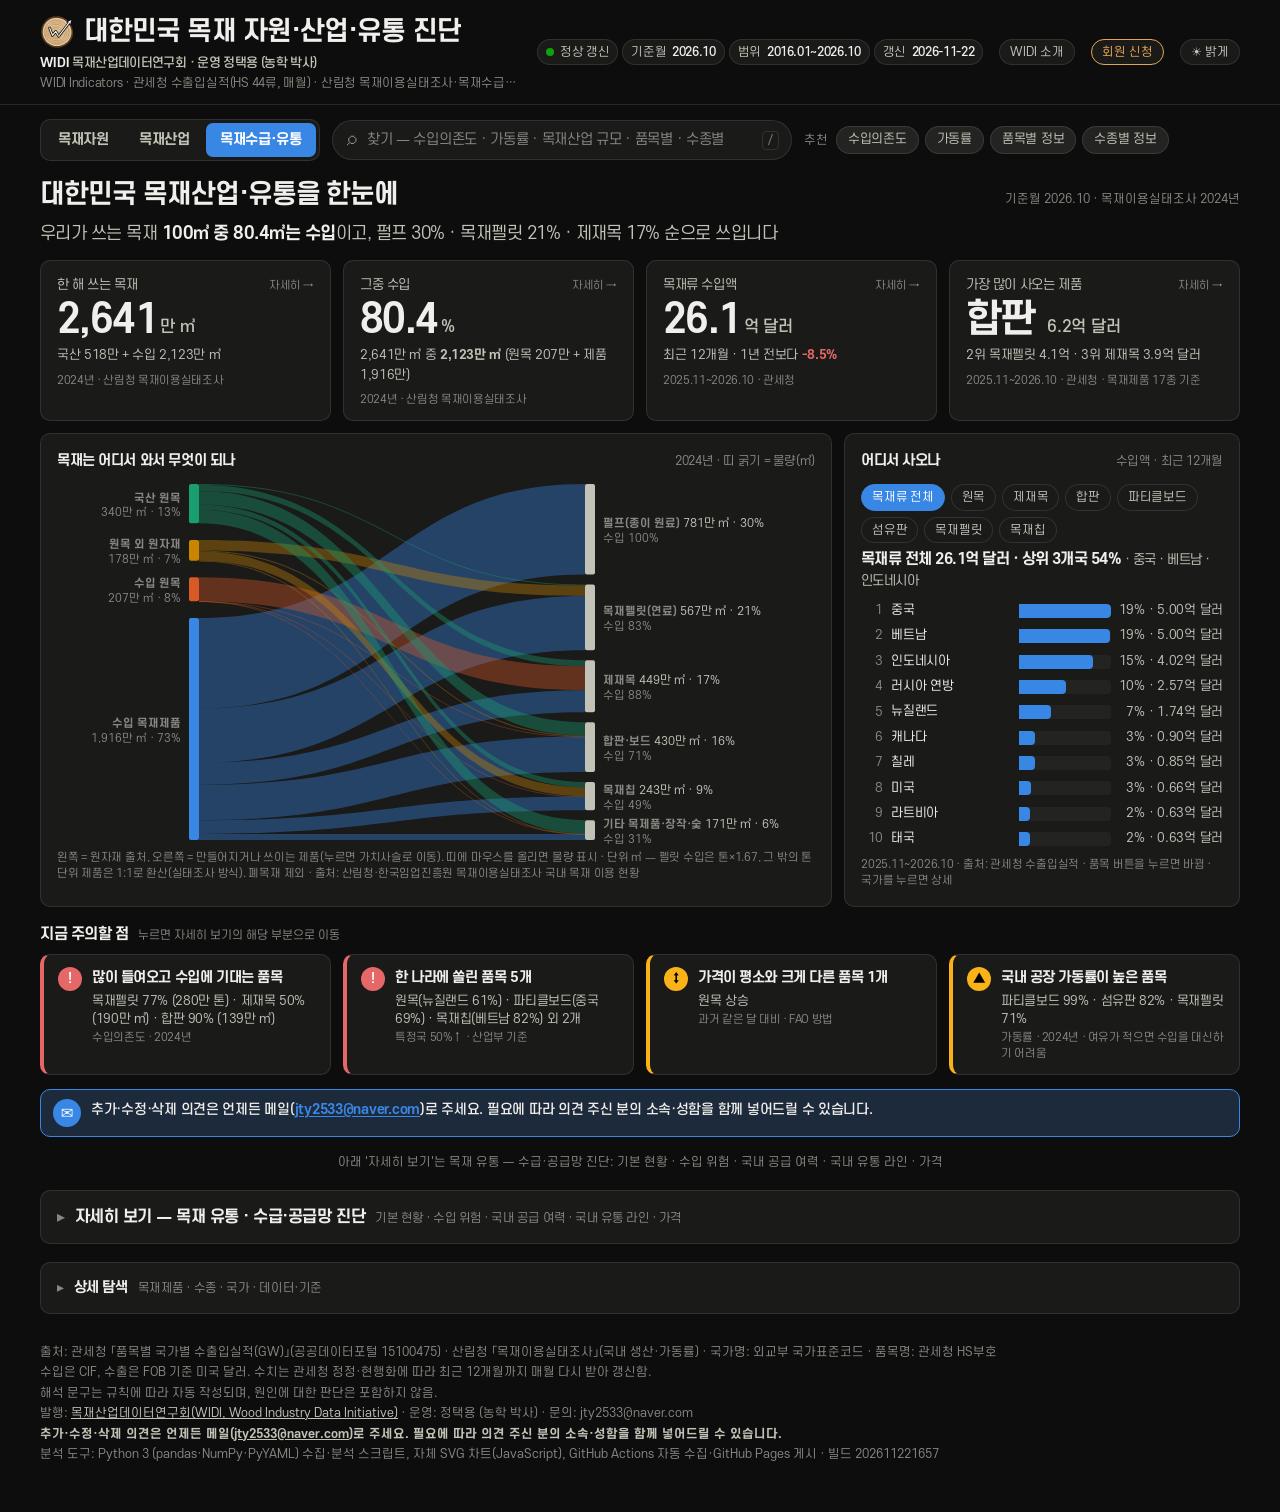
==== commit 7f37c76a: "데이터 갱신 (2026-11-22 backfill)" ====
--- a/docs/index.html
+++ b/docs/index.html
@@ -11,9 +11,9 @@
 <link rel="icon" href="data:image/svg+xml,<svg xmlns='http://www.w3.org/2000/svg' viewBox='0 0 32 32'><rect width='32' height='32' rx='7' fill='%232a78d6'/><path d='M16 6l7 10h-4l5 8H8l5-8H9z' fill='white'/></svg>">
 <link rel="manifest" href="app.webmanifest"><meta name="theme-color" content="#141917">
 <link rel="apple-touch-icon" href="assets/widi-icon-180.png"><meta name="apple-mobile-web-app-title" content="WIDI"><meta name="apple-mobile-web-app-capable" content="yes">
-<link rel="stylesheet" href="assets/style.css?v=202611211714">
-<link rel="stylesheet" href="assets/mobile.css?v=202611211714">
-<script>window.BUILD_ID = "202611211714";</script>
+<link rel="stylesheet" href="assets/style.css?v=202611221657">
+<link rel="stylesheet" href="assets/mobile.css?v=202611221657">
+<script>window.BUILD_ID = "202611221657";</script>
 <script>(function(){var t="dark";try{t=localStorage.getItem("widi-theme")||"dark";}catch(e){}document.documentElement.setAttribute("data-theme",t==="light"?"light":"dark");})();</script>
 </head>
 <body>
@@ -91,13 +91,13 @@
     해석 문구는 규칙에 따라 자동 작성되며, 원인에 대한 판단은 포함하지 않음.<br>
     발행: <a href="about.html">목재산업데이터연구회(WIDI, Wood Industry Data Initiative)</a> · 운영: 정택용 (농학 박사) · 문의: jty2533@naver.com<br>
     <span class="feedback-f">추가·수정·삭제 의견은 언제든 메일(<a href="mailto:jty2533@naver.com">jty2533@naver.com</a>)로 주세요. 필요에 따라 의견 주신 분의 소속·성함을 함께 넣어드릴 수 있습니다.</span><br>
-    분석 도구: Python 3 (pandas·NumPy·PyYAML) 수집·분석 스크립트, 자체 SVG 차트(JavaScript), GitHub Actions 자동 수집·GitHub Pages 게시 · 빌드 202611211714
+    분석 도구: Python 3 (pandas·NumPy·PyYAML) 수집·분석 스크립트, 자체 SVG 차트(JavaScript), GitHub Actions 자동 수집·GitHub Pages 게시 · 빌드 202611221657
   </footer>
 </div>
-<script src="assets/charts.js?v=202611211714"></script>
-<script src="assets/app.js?v=202611211714"></script>
-<script src="assets/insight-links.js?v=202611211714"></script>
-<script src="assets/pwa.js?v=202611211714"></script>
-<script src="assets/mobile.js?v=202611211714"></script>
+<script src="assets/charts.js?v=202611221657"></script>
+<script src="assets/app.js?v=202611221657"></script>
+<script src="assets/insight-links.js?v=202611221657"></script>
+<script src="assets/pwa.js?v=202611221657"></script>
+<script src="assets/mobile.js?v=202611221657"></script>
 </body>
 </html>
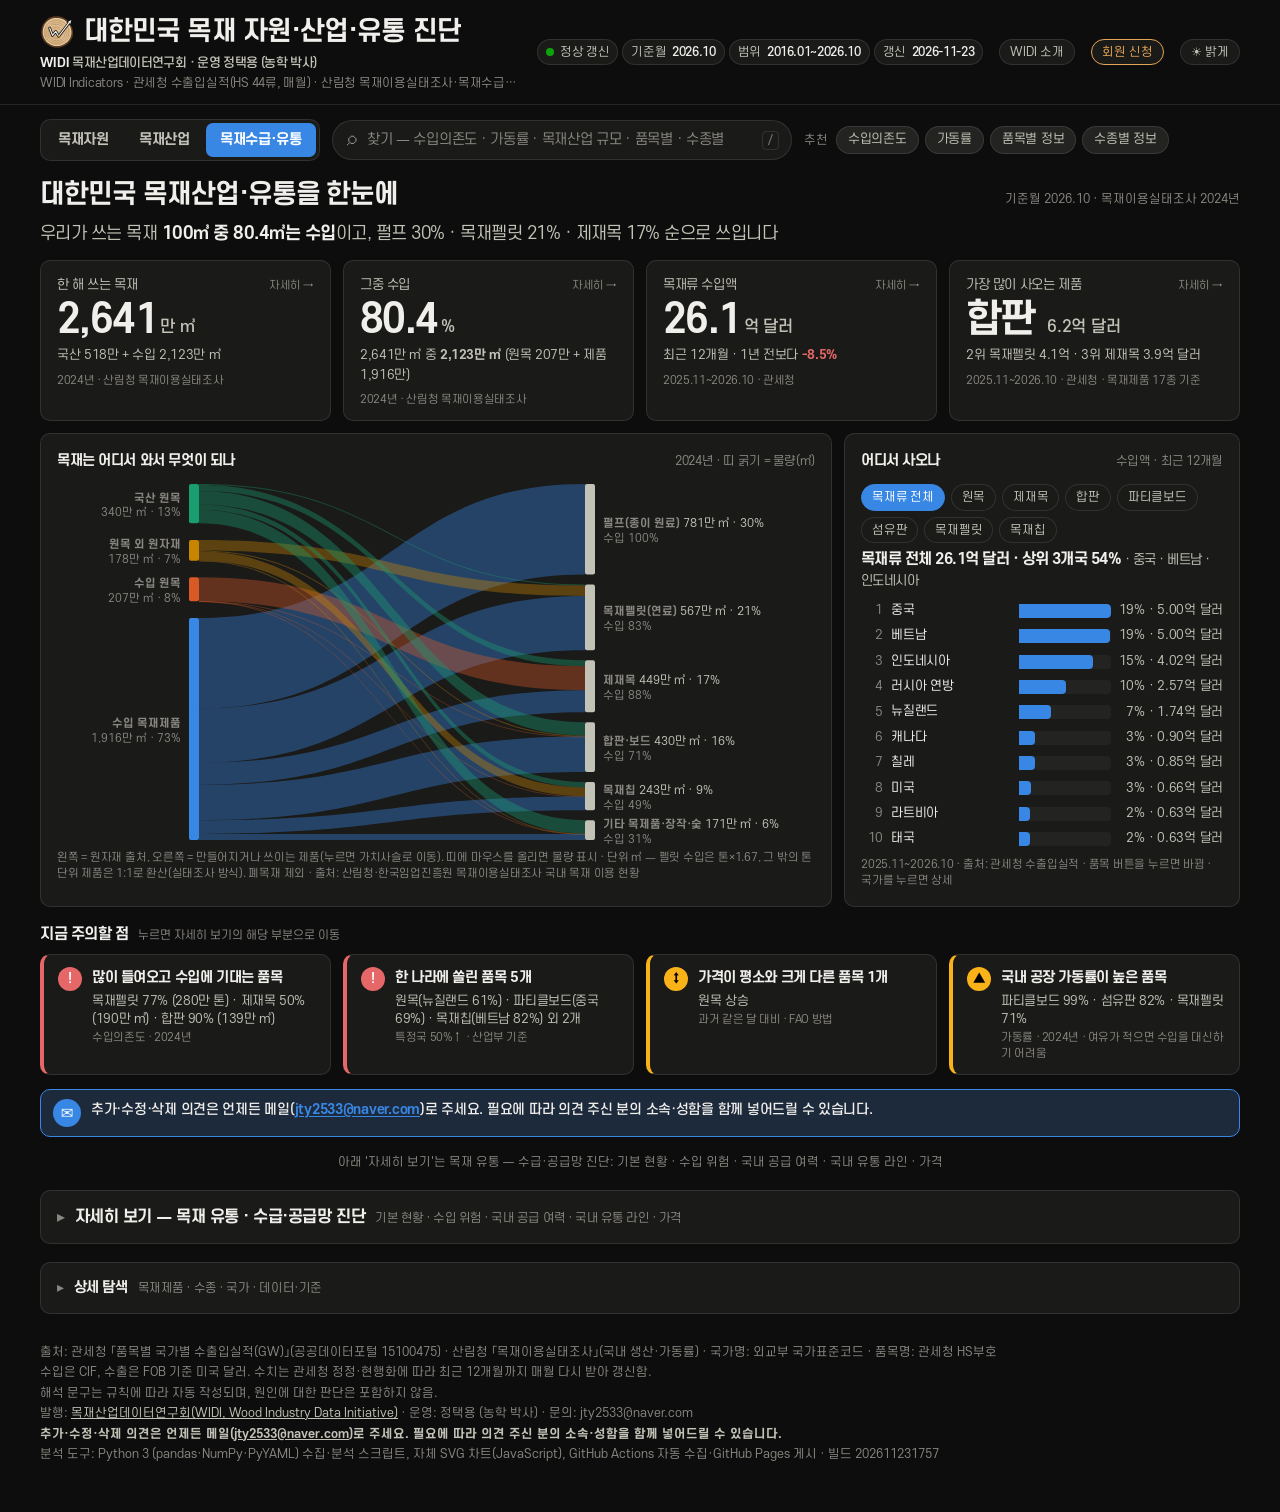
==== commit 595fd4d6: "데이터 갱신 (2026-11-23 backfill)" ====
--- a/docs/index.html
+++ b/docs/index.html
@@ -11,9 +11,9 @@
 <link rel="icon" href="data:image/svg+xml,<svg xmlns='http://www.w3.org/2000/svg' viewBox='0 0 32 32'><rect width='32' height='32' rx='7' fill='%232a78d6'/><path d='M16 6l7 10h-4l5 8H8l5-8H9z' fill='white'/></svg>">
 <link rel="manifest" href="app.webmanifest"><meta name="theme-color" content="#141917">
 <link rel="apple-touch-icon" href="assets/widi-icon-180.png"><meta name="apple-mobile-web-app-title" content="WIDI"><meta name="apple-mobile-web-app-capable" content="yes">
-<link rel="stylesheet" href="assets/style.css?v=202611221657">
-<link rel="stylesheet" href="assets/mobile.css?v=202611221657">
-<script>window.BUILD_ID = "202611221657";</script>
+<link rel="stylesheet" href="assets/style.css?v=202611231757">
+<link rel="stylesheet" href="assets/mobile.css?v=202611231757">
+<script>window.BUILD_ID = "202611231757";</script>
 <script>(function(){var t="dark";try{t=localStorage.getItem("widi-theme")||"dark";}catch(e){}document.documentElement.setAttribute("data-theme",t==="light"?"light":"dark");})();</script>
 </head>
 <body>
@@ -91,13 +91,13 @@
     해석 문구는 규칙에 따라 자동 작성되며, 원인에 대한 판단은 포함하지 않음.<br>
     발행: <a href="about.html">목재산업데이터연구회(WIDI, Wood Industry Data Initiative)</a> · 운영: 정택용 (농학 박사) · 문의: jty2533@naver.com<br>
     <span class="feedback-f">추가·수정·삭제 의견은 언제든 메일(<a href="mailto:jty2533@naver.com">jty2533@naver.com</a>)로 주세요. 필요에 따라 의견 주신 분의 소속·성함을 함께 넣어드릴 수 있습니다.</span><br>
-    분석 도구: Python 3 (pandas·NumPy·PyYAML) 수집·분석 스크립트, 자체 SVG 차트(JavaScript), GitHub Actions 자동 수집·GitHub Pages 게시 · 빌드 202611221657
+    분석 도구: Python 3 (pandas·NumPy·PyYAML) 수집·분석 스크립트, 자체 SVG 차트(JavaScript), GitHub Actions 자동 수집·GitHub Pages 게시 · 빌드 202611231757
   </footer>
 </div>
-<script src="assets/charts.js?v=202611221657"></script>
-<script src="assets/app.js?v=202611221657"></script>
-<script src="assets/insight-links.js?v=202611221657"></script>
-<script src="assets/pwa.js?v=202611221657"></script>
-<script src="assets/mobile.js?v=202611221657"></script>
+<script src="assets/charts.js?v=202611231757"></script>
+<script src="assets/app.js?v=202611231757"></script>
+<script src="assets/insight-links.js?v=202611231757"></script>
+<script src="assets/pwa.js?v=202611231757"></script>
+<script src="assets/mobile.js?v=202611231757"></script>
 </body>
 </html>
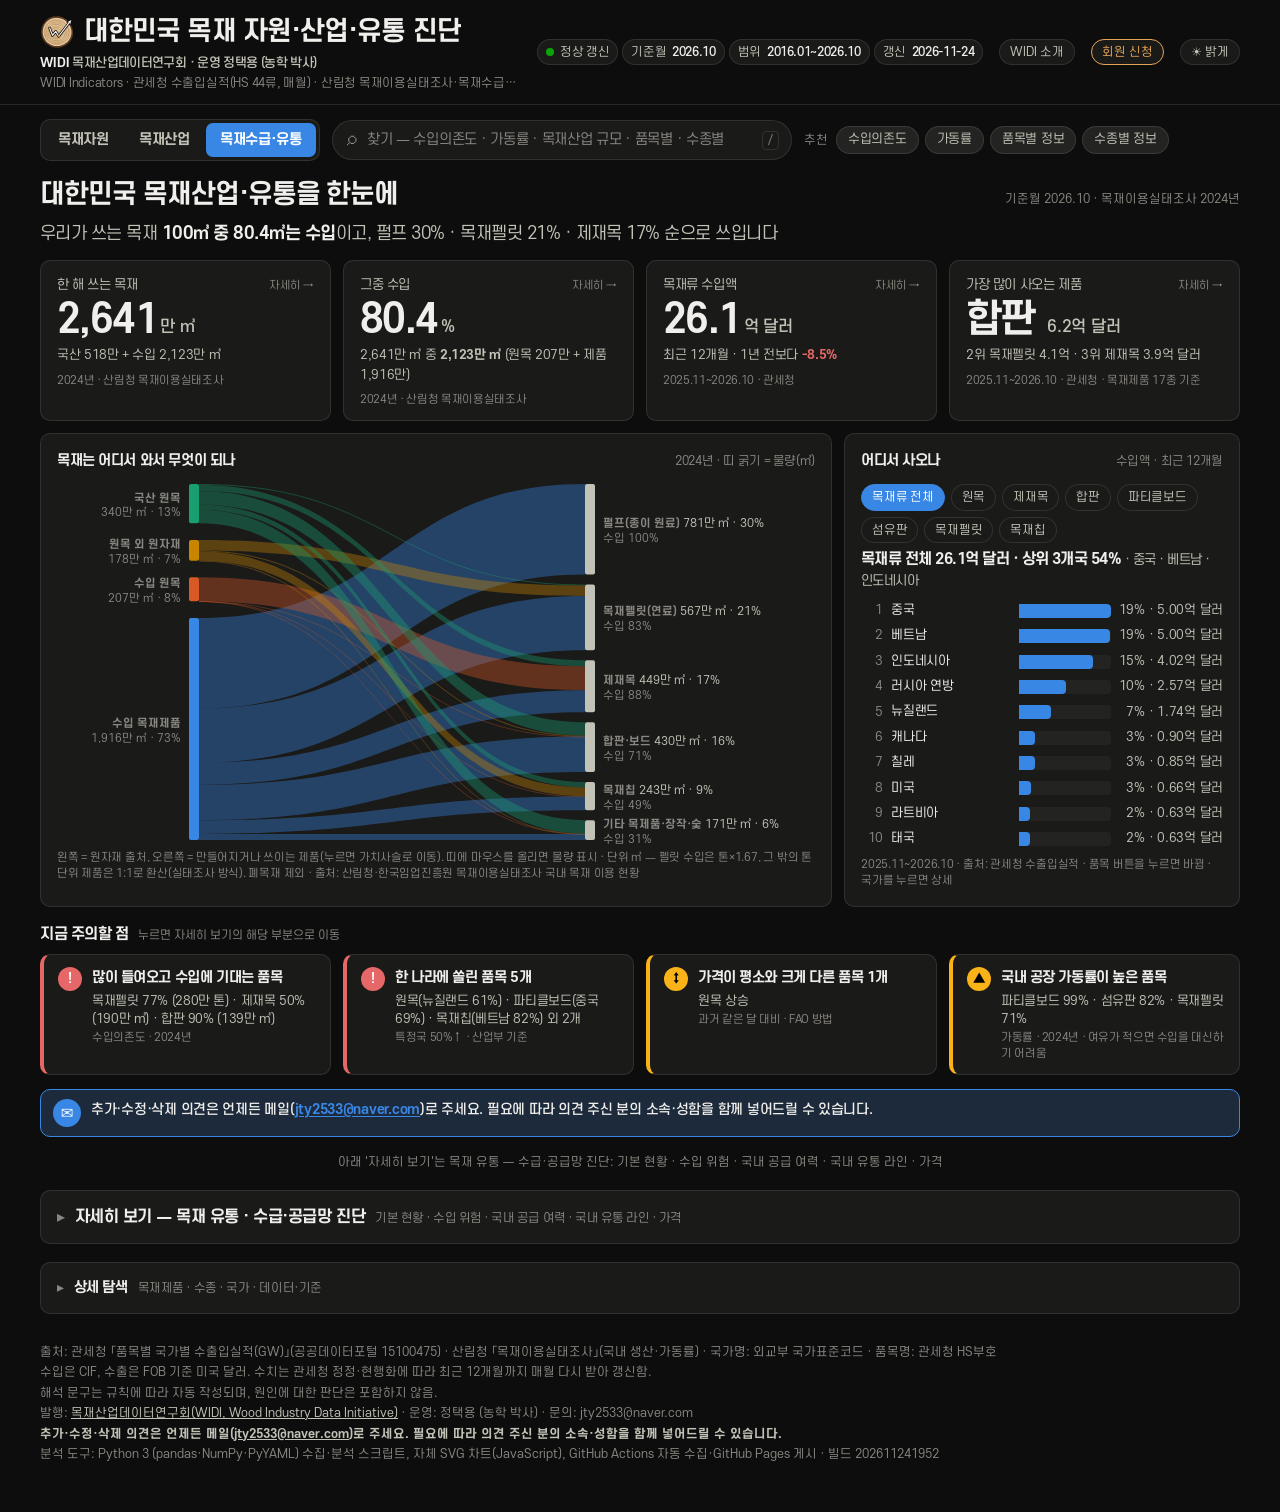
==== commit b7c252a5: "데이터 갱신 (2026-11-24 backfill)" ====
--- a/docs/index.html
+++ b/docs/index.html
@@ -11,9 +11,9 @@
 <link rel="icon" href="data:image/svg+xml,<svg xmlns='http://www.w3.org/2000/svg' viewBox='0 0 32 32'><rect width='32' height='32' rx='7' fill='%232a78d6'/><path d='M16 6l7 10h-4l5 8H8l5-8H9z' fill='white'/></svg>">
 <link rel="manifest" href="app.webmanifest"><meta name="theme-color" content="#141917">
 <link rel="apple-touch-icon" href="assets/widi-icon-180.png"><meta name="apple-mobile-web-app-title" content="WIDI"><meta name="apple-mobile-web-app-capable" content="yes">
-<link rel="stylesheet" href="assets/style.css?v=202611231757">
-<link rel="stylesheet" href="assets/mobile.css?v=202611231757">
-<script>window.BUILD_ID = "202611231757";</script>
+<link rel="stylesheet" href="assets/style.css?v=202611241952">
+<link rel="stylesheet" href="assets/mobile.css?v=202611241952">
+<script>window.BUILD_ID = "202611241952";</script>
 <script>(function(){var t="dark";try{t=localStorage.getItem("widi-theme")||"dark";}catch(e){}document.documentElement.setAttribute("data-theme",t==="light"?"light":"dark");})();</script>
 </head>
 <body>
@@ -91,13 +91,13 @@
     해석 문구는 규칙에 따라 자동 작성되며, 원인에 대한 판단은 포함하지 않음.<br>
     발행: <a href="about.html">목재산업데이터연구회(WIDI, Wood Industry Data Initiative)</a> · 운영: 정택용 (농학 박사) · 문의: jty2533@naver.com<br>
     <span class="feedback-f">추가·수정·삭제 의견은 언제든 메일(<a href="mailto:jty2533@naver.com">jty2533@naver.com</a>)로 주세요. 필요에 따라 의견 주신 분의 소속·성함을 함께 넣어드릴 수 있습니다.</span><br>
-    분석 도구: Python 3 (pandas·NumPy·PyYAML) 수집·분석 스크립트, 자체 SVG 차트(JavaScript), GitHub Actions 자동 수집·GitHub Pages 게시 · 빌드 202611231757
+    분석 도구: Python 3 (pandas·NumPy·PyYAML) 수집·분석 스크립트, 자체 SVG 차트(JavaScript), GitHub Actions 자동 수집·GitHub Pages 게시 · 빌드 202611241952
   </footer>
 </div>
-<script src="assets/charts.js?v=202611231757"></script>
-<script src="assets/app.js?v=202611231757"></script>
-<script src="assets/insight-links.js?v=202611231757"></script>
-<script src="assets/pwa.js?v=202611231757"></script>
-<script src="assets/mobile.js?v=202611231757"></script>
+<script src="assets/charts.js?v=202611241952"></script>
+<script src="assets/app.js?v=202611241952"></script>
+<script src="assets/insight-links.js?v=202611241952"></script>
+<script src="assets/pwa.js?v=202611241952"></script>
+<script src="assets/mobile.js?v=202611241952"></script>
 </body>
 </html>
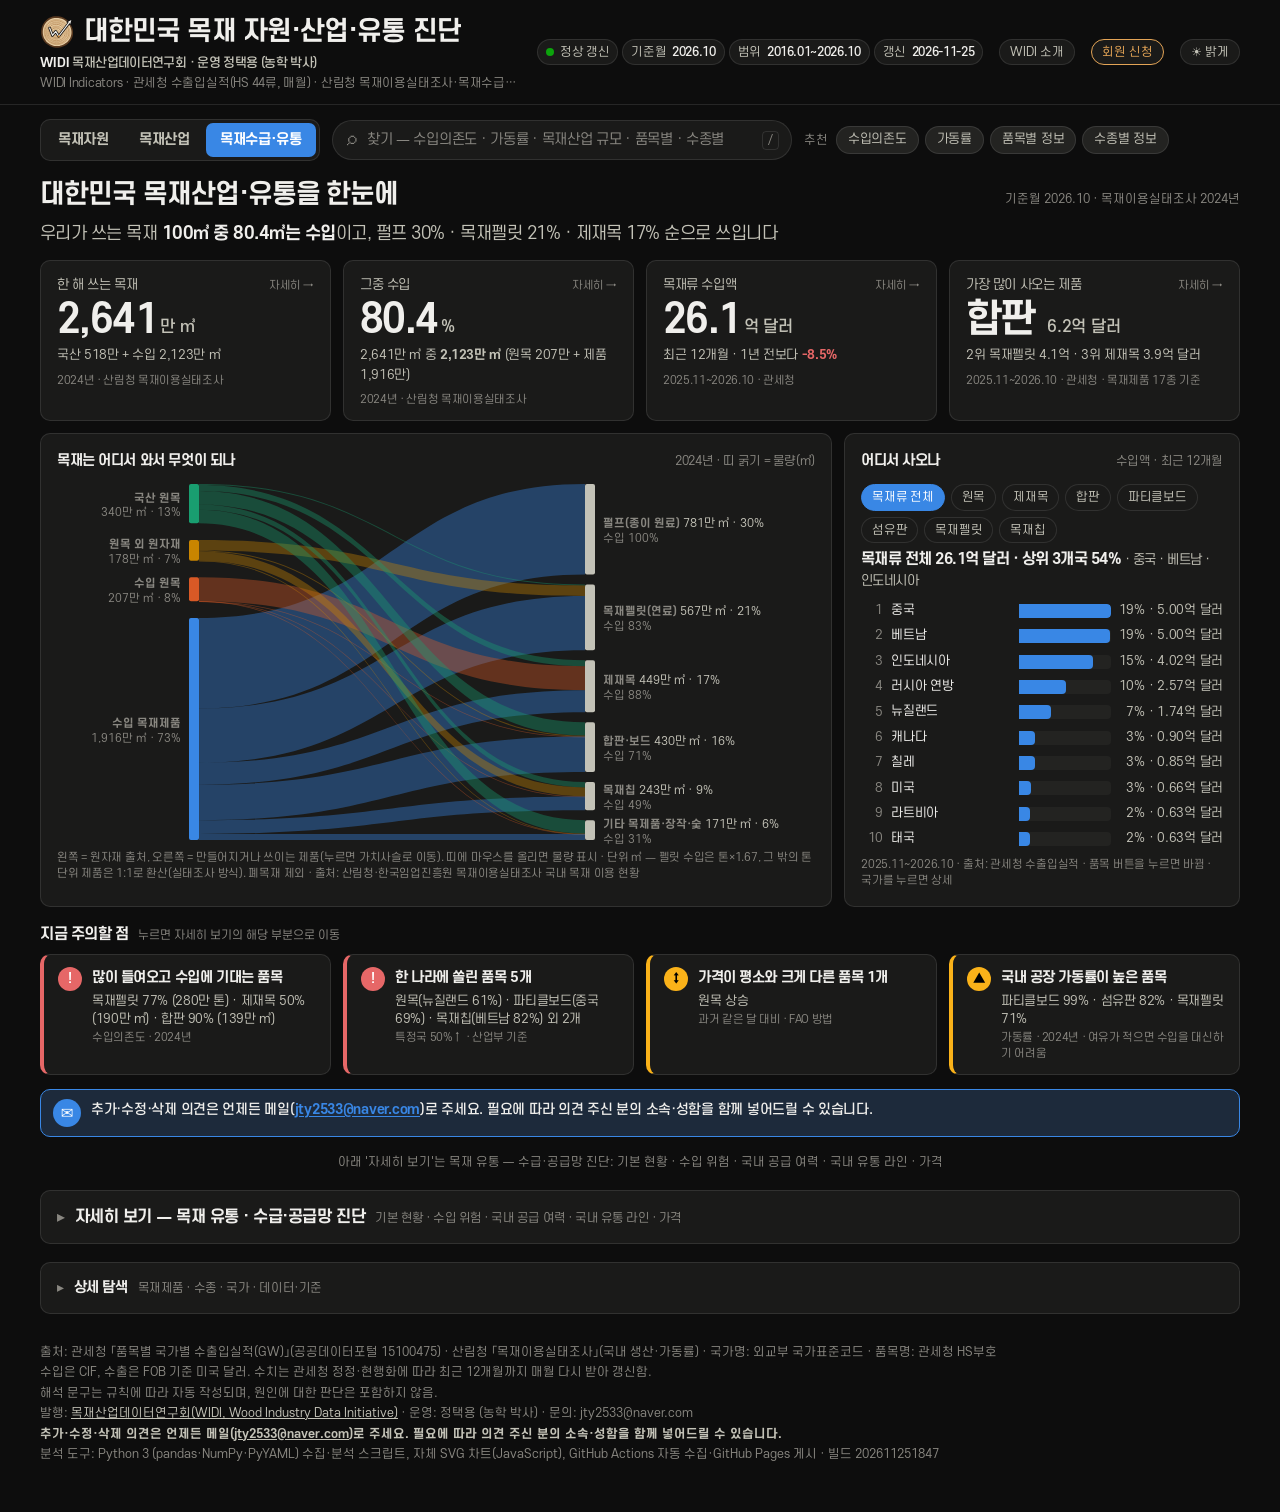
==== commit 1fe6cb9d: "데이터 갱신 (2026-11-25 backfill)" ====
--- a/docs/index.html
+++ b/docs/index.html
@@ -11,9 +11,9 @@
 <link rel="icon" href="data:image/svg+xml,<svg xmlns='http://www.w3.org/2000/svg' viewBox='0 0 32 32'><rect width='32' height='32' rx='7' fill='%232a78d6'/><path d='M16 6l7 10h-4l5 8H8l5-8H9z' fill='white'/></svg>">
 <link rel="manifest" href="app.webmanifest"><meta name="theme-color" content="#141917">
 <link rel="apple-touch-icon" href="assets/widi-icon-180.png"><meta name="apple-mobile-web-app-title" content="WIDI"><meta name="apple-mobile-web-app-capable" content="yes">
-<link rel="stylesheet" href="assets/style.css?v=202611241952">
-<link rel="stylesheet" href="assets/mobile.css?v=202611241952">
-<script>window.BUILD_ID = "202611241952";</script>
+<link rel="stylesheet" href="assets/style.css?v=202611251847">
+<link rel="stylesheet" href="assets/mobile.css?v=202611251847">
+<script>window.BUILD_ID = "202611251847";</script>
 <script>(function(){var t="dark";try{t=localStorage.getItem("widi-theme")||"dark";}catch(e){}document.documentElement.setAttribute("data-theme",t==="light"?"light":"dark");})();</script>
 </head>
 <body>
@@ -91,13 +91,13 @@
     해석 문구는 규칙에 따라 자동 작성되며, 원인에 대한 판단은 포함하지 않음.<br>
     발행: <a href="about.html">목재산업데이터연구회(WIDI, Wood Industry Data Initiative)</a> · 운영: 정택용 (농학 박사) · 문의: jty2533@naver.com<br>
     <span class="feedback-f">추가·수정·삭제 의견은 언제든 메일(<a href="mailto:jty2533@naver.com">jty2533@naver.com</a>)로 주세요. 필요에 따라 의견 주신 분의 소속·성함을 함께 넣어드릴 수 있습니다.</span><br>
-    분석 도구: Python 3 (pandas·NumPy·PyYAML) 수집·분석 스크립트, 자체 SVG 차트(JavaScript), GitHub Actions 자동 수집·GitHub Pages 게시 · 빌드 202611241952
+    분석 도구: Python 3 (pandas·NumPy·PyYAML) 수집·분석 스크립트, 자체 SVG 차트(JavaScript), GitHub Actions 자동 수집·GitHub Pages 게시 · 빌드 202611251847
   </footer>
 </div>
-<script src="assets/charts.js?v=202611241952"></script>
-<script src="assets/app.js?v=202611241952"></script>
-<script src="assets/insight-links.js?v=202611241952"></script>
-<script src="assets/pwa.js?v=202611241952"></script>
-<script src="assets/mobile.js?v=202611241952"></script>
+<script src="assets/charts.js?v=202611251847"></script>
+<script src="assets/app.js?v=202611251847"></script>
+<script src="assets/insight-links.js?v=202611251847"></script>
+<script src="assets/pwa.js?v=202611251847"></script>
+<script src="assets/mobile.js?v=202611251847"></script>
 </body>
 </html>
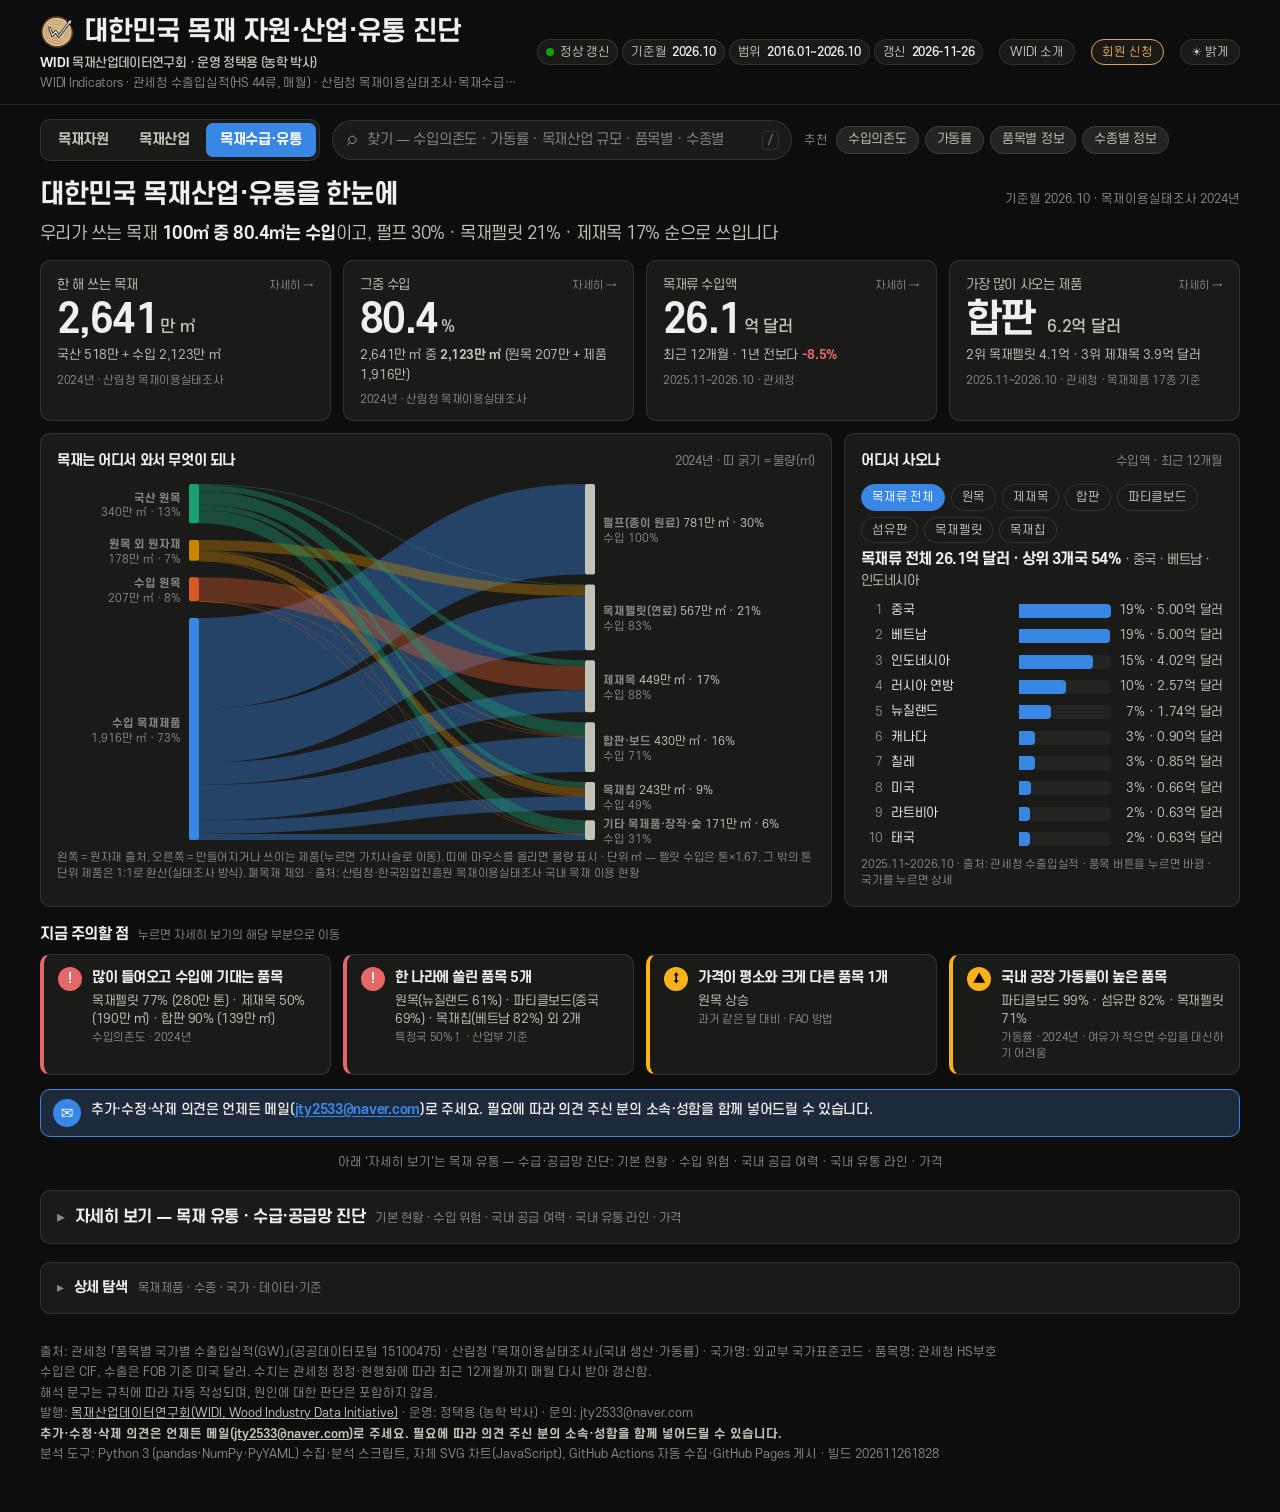
==== commit 3af5fa7b: "데이터 갱신 (2026-11-26 backfill)" ====
--- a/docs/index.html
+++ b/docs/index.html
@@ -11,9 +11,9 @@
 <link rel="icon" href="data:image/svg+xml,<svg xmlns='http://www.w3.org/2000/svg' viewBox='0 0 32 32'><rect width='32' height='32' rx='7' fill='%232a78d6'/><path d='M16 6l7 10h-4l5 8H8l5-8H9z' fill='white'/></svg>">
 <link rel="manifest" href="app.webmanifest"><meta name="theme-color" content="#141917">
 <link rel="apple-touch-icon" href="assets/widi-icon-180.png"><meta name="apple-mobile-web-app-title" content="WIDI"><meta name="apple-mobile-web-app-capable" content="yes">
-<link rel="stylesheet" href="assets/style.css?v=202611251847">
-<link rel="stylesheet" href="assets/mobile.css?v=202611251847">
-<script>window.BUILD_ID = "202611251847";</script>
+<link rel="stylesheet" href="assets/style.css?v=202611261828">
+<link rel="stylesheet" href="assets/mobile.css?v=202611261828">
+<script>window.BUILD_ID = "202611261828";</script>
 <script>(function(){var t="dark";try{t=localStorage.getItem("widi-theme")||"dark";}catch(e){}document.documentElement.setAttribute("data-theme",t==="light"?"light":"dark");})();</script>
 </head>
 <body>
@@ -91,13 +91,13 @@
     해석 문구는 규칙에 따라 자동 작성되며, 원인에 대한 판단은 포함하지 않음.<br>
     발행: <a href="about.html">목재산업데이터연구회(WIDI, Wood Industry Data Initiative)</a> · 운영: 정택용 (농학 박사) · 문의: jty2533@naver.com<br>
     <span class="feedback-f">추가·수정·삭제 의견은 언제든 메일(<a href="mailto:jty2533@naver.com">jty2533@naver.com</a>)로 주세요. 필요에 따라 의견 주신 분의 소속·성함을 함께 넣어드릴 수 있습니다.</span><br>
-    분석 도구: Python 3 (pandas·NumPy·PyYAML) 수집·분석 스크립트, 자체 SVG 차트(JavaScript), GitHub Actions 자동 수집·GitHub Pages 게시 · 빌드 202611251847
+    분석 도구: Python 3 (pandas·NumPy·PyYAML) 수집·분석 스크립트, 자체 SVG 차트(JavaScript), GitHub Actions 자동 수집·GitHub Pages 게시 · 빌드 202611261828
   </footer>
 </div>
-<script src="assets/charts.js?v=202611251847"></script>
-<script src="assets/app.js?v=202611251847"></script>
-<script src="assets/insight-links.js?v=202611251847"></script>
-<script src="assets/pwa.js?v=202611251847"></script>
-<script src="assets/mobile.js?v=202611251847"></script>
+<script src="assets/charts.js?v=202611261828"></script>
+<script src="assets/app.js?v=202611261828"></script>
+<script src="assets/insight-links.js?v=202611261828"></script>
+<script src="assets/pwa.js?v=202611261828"></script>
+<script src="assets/mobile.js?v=202611261828"></script>
 </body>
 </html>
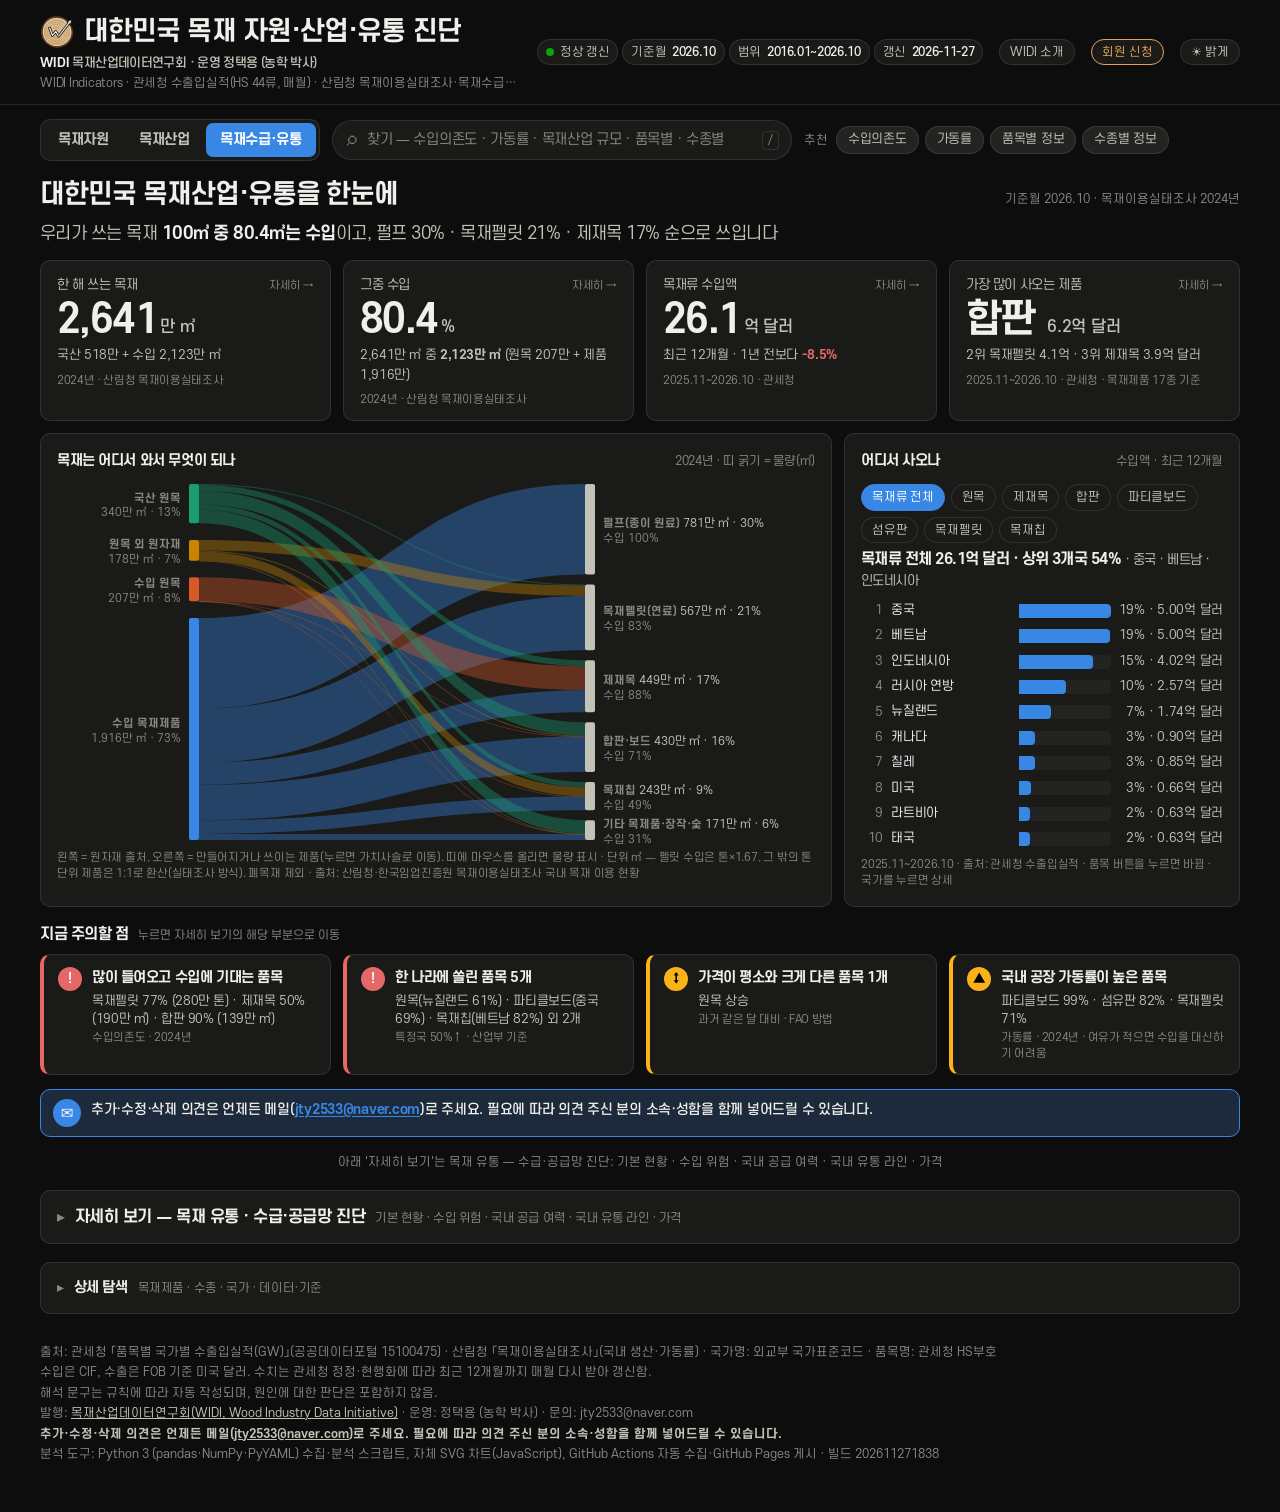
==== commit ec0e8e61: "데이터 갱신 (2026-11-27 backfill)" ====
--- a/docs/index.html
+++ b/docs/index.html
@@ -11,9 +11,9 @@
 <link rel="icon" href="data:image/svg+xml,<svg xmlns='http://www.w3.org/2000/svg' viewBox='0 0 32 32'><rect width='32' height='32' rx='7' fill='%232a78d6'/><path d='M16 6l7 10h-4l5 8H8l5-8H9z' fill='white'/></svg>">
 <link rel="manifest" href="app.webmanifest"><meta name="theme-color" content="#141917">
 <link rel="apple-touch-icon" href="assets/widi-icon-180.png"><meta name="apple-mobile-web-app-title" content="WIDI"><meta name="apple-mobile-web-app-capable" content="yes">
-<link rel="stylesheet" href="assets/style.css?v=202611261828">
-<link rel="stylesheet" href="assets/mobile.css?v=202611261828">
-<script>window.BUILD_ID = "202611261828";</script>
+<link rel="stylesheet" href="assets/style.css?v=202611271838">
+<link rel="stylesheet" href="assets/mobile.css?v=202611271838">
+<script>window.BUILD_ID = "202611271838";</script>
 <script>(function(){var t="dark";try{t=localStorage.getItem("widi-theme")||"dark";}catch(e){}document.documentElement.setAttribute("data-theme",t==="light"?"light":"dark");})();</script>
 </head>
 <body>
@@ -91,13 +91,13 @@
     해석 문구는 규칙에 따라 자동 작성되며, 원인에 대한 판단은 포함하지 않음.<br>
     발행: <a href="about.html">목재산업데이터연구회(WIDI, Wood Industry Data Initiative)</a> · 운영: 정택용 (농학 박사) · 문의: jty2533@naver.com<br>
     <span class="feedback-f">추가·수정·삭제 의견은 언제든 메일(<a href="mailto:jty2533@naver.com">jty2533@naver.com</a>)로 주세요. 필요에 따라 의견 주신 분의 소속·성함을 함께 넣어드릴 수 있습니다.</span><br>
-    분석 도구: Python 3 (pandas·NumPy·PyYAML) 수집·분석 스크립트, 자체 SVG 차트(JavaScript), GitHub Actions 자동 수집·GitHub Pages 게시 · 빌드 202611261828
+    분석 도구: Python 3 (pandas·NumPy·PyYAML) 수집·분석 스크립트, 자체 SVG 차트(JavaScript), GitHub Actions 자동 수집·GitHub Pages 게시 · 빌드 202611271838
   </footer>
 </div>
-<script src="assets/charts.js?v=202611261828"></script>
-<script src="assets/app.js?v=202611261828"></script>
-<script src="assets/insight-links.js?v=202611261828"></script>
-<script src="assets/pwa.js?v=202611261828"></script>
-<script src="assets/mobile.js?v=202611261828"></script>
+<script src="assets/charts.js?v=202611271838"></script>
+<script src="assets/app.js?v=202611271838"></script>
+<script src="assets/insight-links.js?v=202611271838"></script>
+<script src="assets/pwa.js?v=202611271838"></script>
+<script src="assets/mobile.js?v=202611271838"></script>
 </body>
 </html>
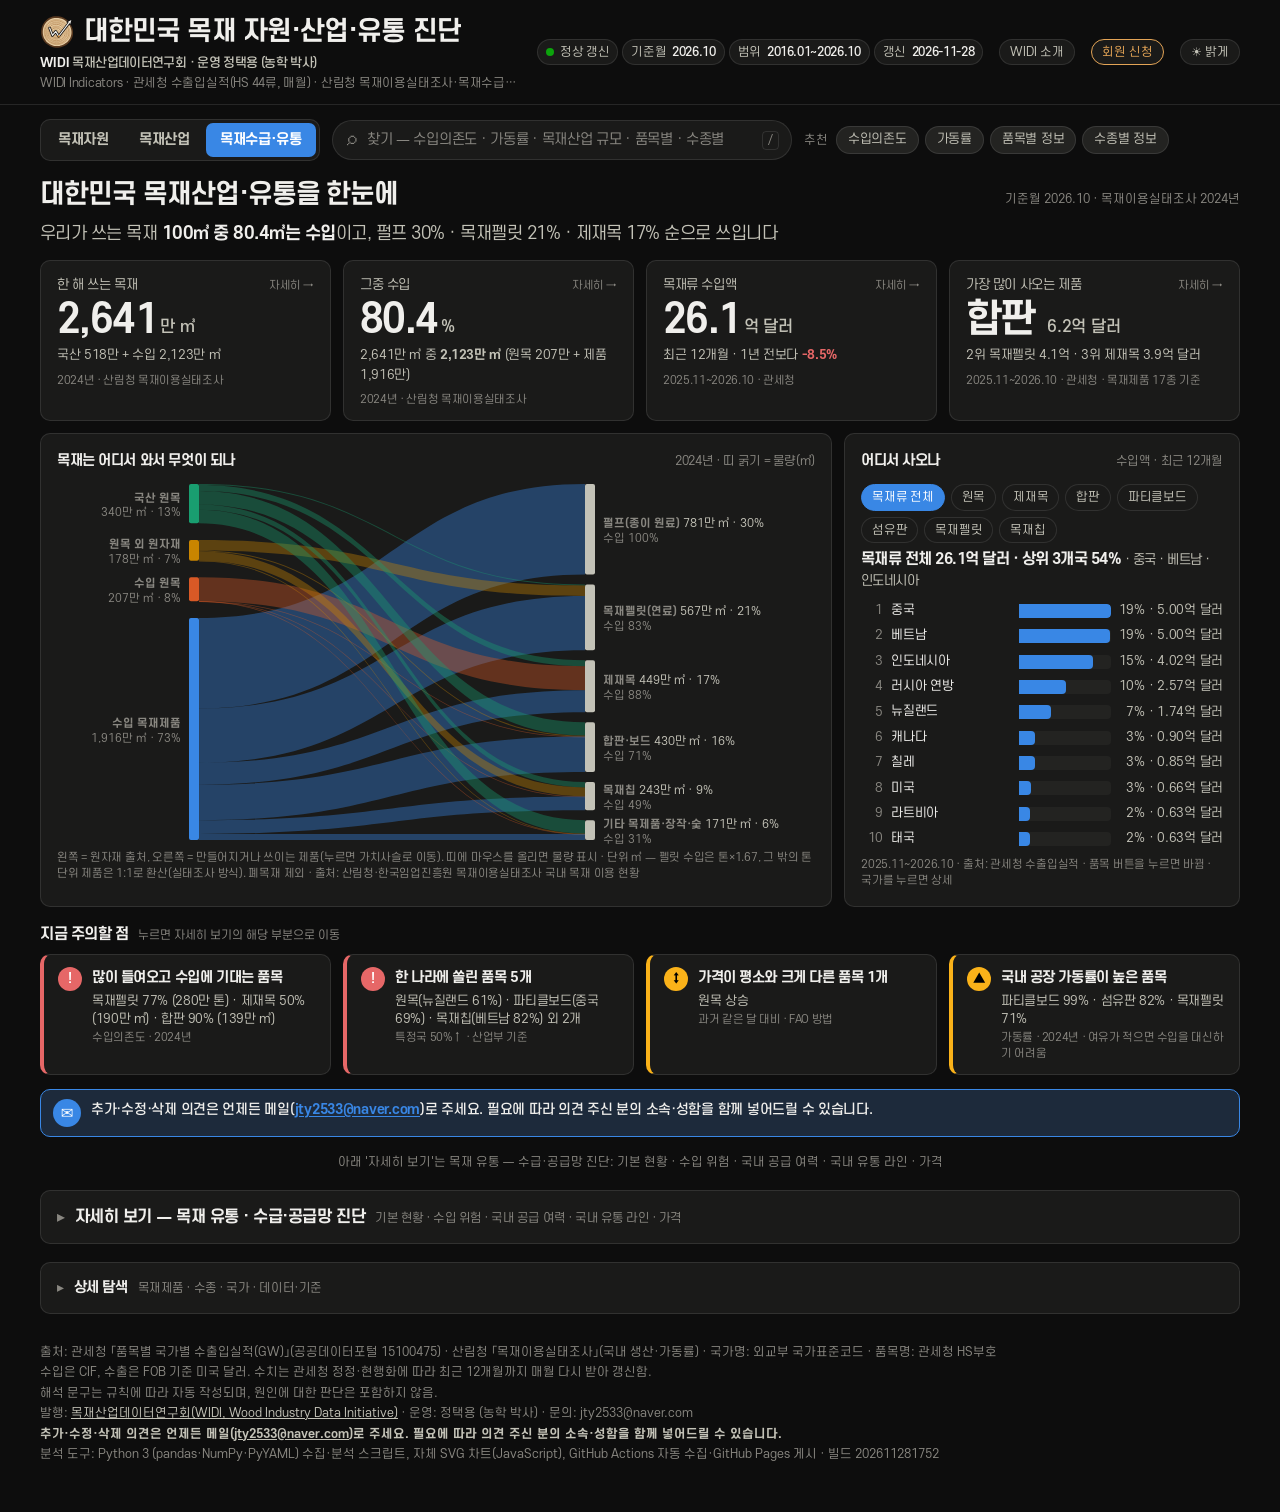
==== commit 8e0a2f86: "데이터 갱신 (2026-11-28 backfill)" ====
--- a/docs/index.html
+++ b/docs/index.html
@@ -11,9 +11,9 @@
 <link rel="icon" href="data:image/svg+xml,<svg xmlns='http://www.w3.org/2000/svg' viewBox='0 0 32 32'><rect width='32' height='32' rx='7' fill='%232a78d6'/><path d='M16 6l7 10h-4l5 8H8l5-8H9z' fill='white'/></svg>">
 <link rel="manifest" href="app.webmanifest"><meta name="theme-color" content="#141917">
 <link rel="apple-touch-icon" href="assets/widi-icon-180.png"><meta name="apple-mobile-web-app-title" content="WIDI"><meta name="apple-mobile-web-app-capable" content="yes">
-<link rel="stylesheet" href="assets/style.css?v=202611271838">
-<link rel="stylesheet" href="assets/mobile.css?v=202611271838">
-<script>window.BUILD_ID = "202611271838";</script>
+<link rel="stylesheet" href="assets/style.css?v=202611281752">
+<link rel="stylesheet" href="assets/mobile.css?v=202611281752">
+<script>window.BUILD_ID = "202611281752";</script>
 <script>(function(){var t="dark";try{t=localStorage.getItem("widi-theme")||"dark";}catch(e){}document.documentElement.setAttribute("data-theme",t==="light"?"light":"dark");})();</script>
 </head>
 <body>
@@ -91,13 +91,13 @@
     해석 문구는 규칙에 따라 자동 작성되며, 원인에 대한 판단은 포함하지 않음.<br>
     발행: <a href="about.html">목재산업데이터연구회(WIDI, Wood Industry Data Initiative)</a> · 운영: 정택용 (농학 박사) · 문의: jty2533@naver.com<br>
     <span class="feedback-f">추가·수정·삭제 의견은 언제든 메일(<a href="mailto:jty2533@naver.com">jty2533@naver.com</a>)로 주세요. 필요에 따라 의견 주신 분의 소속·성함을 함께 넣어드릴 수 있습니다.</span><br>
-    분석 도구: Python 3 (pandas·NumPy·PyYAML) 수집·분석 스크립트, 자체 SVG 차트(JavaScript), GitHub Actions 자동 수집·GitHub Pages 게시 · 빌드 202611271838
+    분석 도구: Python 3 (pandas·NumPy·PyYAML) 수집·분석 스크립트, 자체 SVG 차트(JavaScript), GitHub Actions 자동 수집·GitHub Pages 게시 · 빌드 202611281752
   </footer>
 </div>
-<script src="assets/charts.js?v=202611271838"></script>
-<script src="assets/app.js?v=202611271838"></script>
-<script src="assets/insight-links.js?v=202611271838"></script>
-<script src="assets/pwa.js?v=202611271838"></script>
-<script src="assets/mobile.js?v=202611271838"></script>
+<script src="assets/charts.js?v=202611281752"></script>
+<script src="assets/app.js?v=202611281752"></script>
+<script src="assets/insight-links.js?v=202611281752"></script>
+<script src="assets/pwa.js?v=202611281752"></script>
+<script src="assets/mobile.js?v=202611281752"></script>
 </body>
 </html>
